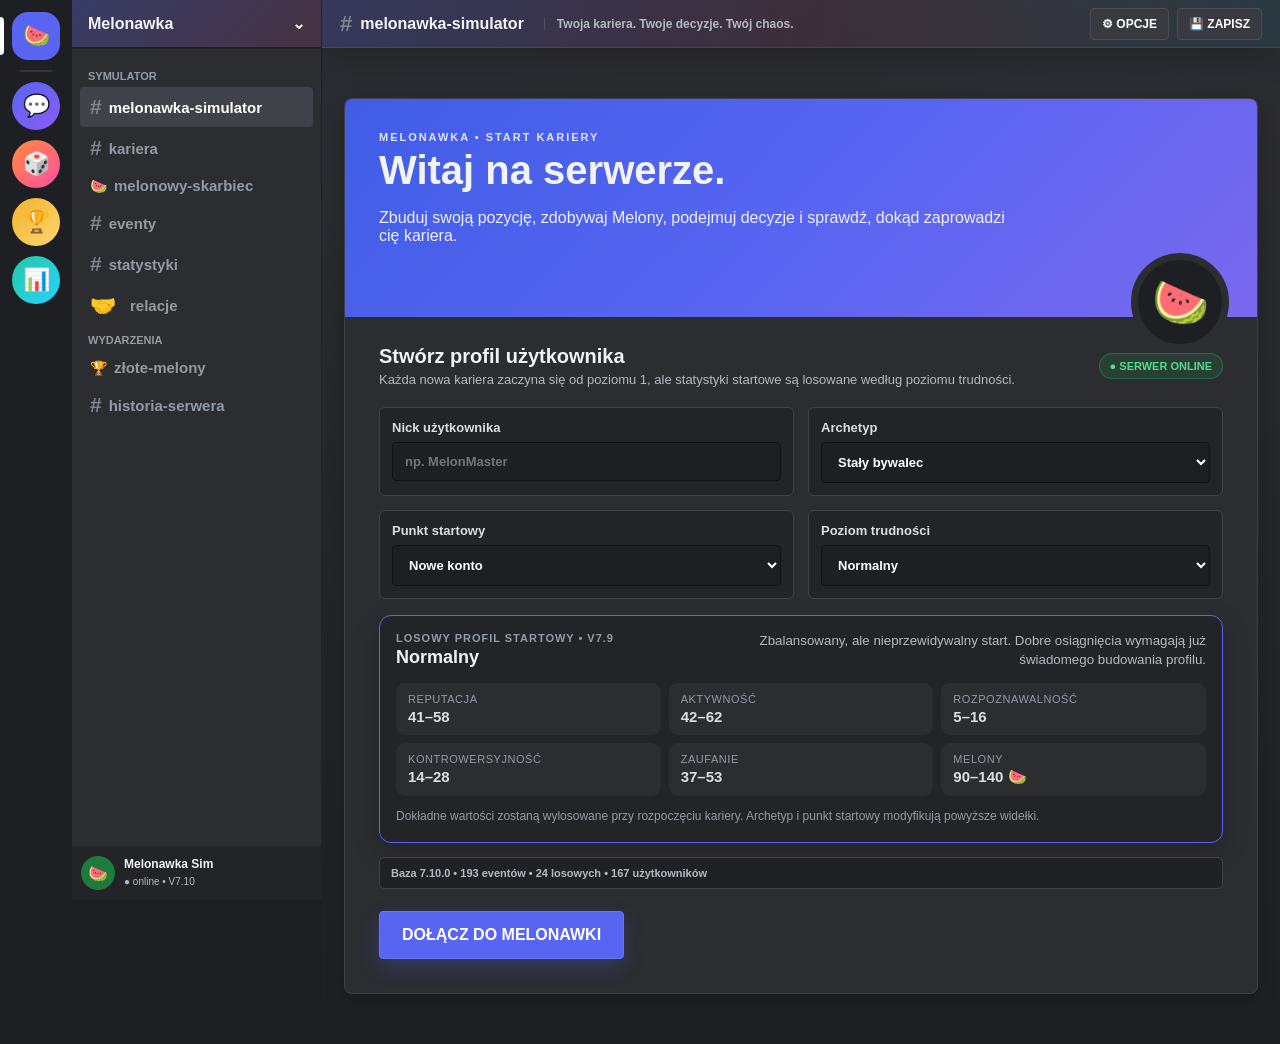
==== index.html @ 7c9de487 "V7.10: włącz nowe systemy i kolorystykę" ====
<!doctype html>
<html lang="pl">
<head>
<meta charset="utf-8"><meta name="viewport" content="width=device-width,initial-scale=1">
<meta name="theme-color" content="#313338">
<title>Melonawka Użytkownik Simulator</title>
<link rel="canonical" href="https://melonawkasimulator.pl/">
<meta property="og:url" content="https://melonawkasimulator.pl/">
<meta property="og:title" content="Melonawka Użytkownik Simulator">
<meta property="og:type" content="website">
<link rel="manifest" href="manifest.json">
<link rel="icon" href="icon.svg" type="image/svg+xml">
<link rel="stylesheet" href="styles-v7.css?v=7.10.0">
<link rel="stylesheet" href="discord-v74.css?v=7.10.0">
<link rel="stylesheet" href="discord-nav-v75.css?v=7.10.0">
<link rel="stylesheet" href="game-options-v77.css?v=7.10.0">
<link rel="stylesheet" href="achievements-v78.css?v=7.10.0">
<link rel="stylesheet" href="start-balance-v79.css?v=7.10.0">
<link rel="stylesheet" href="color-v710.css?v=7.10.0">
</head>
<body>
<div class="discord-shell">
  <nav class="server-rail" aria-label="Serwery">
    <div class="server-icon active" title="Melonawka">🍉</div>
    <div class="server-divider"></div>
    <div class="server-icon" title="Społeczność">💬</div>
    <div class="server-icon" title="Eventy">🎲</div>
    <div class="server-icon" title="Złote Melony">🏆</div>
    <div class="server-icon" title="Statystyki">📊</div>
  </nav>

  <aside class="channel-sidebar">
    <div class="server-title"><span>Melonawka</span><span>⌄</span></div>
    <div class="channels">
      <div class="channel-group">Symulator</div>
      <div class="channel active">melonawka-simulator</div>
      <div class="channel">kariera</div>
      <div class="channel wallet">melonowy-skarbiec</div>
      <div class="channel">eventy</div>
      <div class="channel">statystyki</div>
      <div class="channel-group">Wydarzenia</div>
      <div class="channel special">złote-melony</div>
      <div class="channel">historia-serwera</div>
    </div>
    <div class="discord-userbar"><div class="mini-avatar">🍉</div><div class="mini-user"><strong>Melonawka Sim</strong><span>● online • V7.10</span></div></div>
  </aside>

  <main class="discord-main">
    <header class="discord-topbar">
      <div class="channel-title"><span class="hash">#</span><span>melonawka-simulator</span><span class="channel-desc">Twoja kariera. Twoje decyzje. Twój chaos.</span></div>
      <div class="discord-actions"><button class="btn small" id="optionsBtn">⚙ OPCJE</button><button class="btn small" id="saveBtn">💾 ZAPISZ</button></div>
    </header>

    <div class="app">
      <section id="startScreen" class="start panel">
        <div class="discord-hero"><div class="eyebrow">MELONAWKA • START KARIERY</div><h2>Witaj na serwerze.</h2><p>Zbuduj swoją pozycję, zdobywaj Melony, podejmuj decyzje i sprawdź, dokąd zaprowadzi cię kariera.</p></div>
        <div class="start-inner">
          <div class="welcome-row"><div><h3>Stwórz profil użytkownika</h3><p>Każda nowa kariera zaczyna się od poziomu 1, ale statystyki startowe są losowane według poziomu trudności.</p></div><div class="online-pill">● SERWER ONLINE</div></div>
          <div class="form-grid">
            <label>Nick użytkownika<input id="nicknameInput" maxlength="28" placeholder="np. MelonMaster"></label>
            <label>Archetyp<select id="archetypeInput"><option value="lurker">Cichy obserwator</option><option value="regular" selected>Stały bywalec</option><option value="memer">Memiarz</option><option value="debater">Dyskutant</option><option value="helper">Pomocny użytkownik</option></select></label>
            <label>Punkt startowy<select id="startPointInput"><option value="fresh" selected>Nowe konto</option><option value="known">Znajomy ekipy (bonus społeczny)</option><option value="veteran">Powrót po przerwie (bonus społeczny)</option></select></label>
            <label>Poziom trudności<select id="difficultyInput"><option value="easy">Luźny</option><option value="normal" selected>Normalny</option><option value="hard">Melonawka Hardcore</option></select></label>
          </div>
          <div class="db-status" id="dbStatusStart">Ładowanie bazy eventów…</div>
          <button class="btn primary big" id="startBtn" disabled>DOŁĄCZ DO MELONAWKI</button>
        </div>
      </section>

      <section id="gameScreen" class="hidden">
      <div class="grid">
        <aside class="col">
          <div class="panel profile"><div class="avatar">🍉</div><h2 id="profileNick">Użytkownik</h2><div class="role" id="profileRole">NOWICJUSZ</div>
            <div class="numbers"><div><span>LVL</span><strong id="levelValue">1</strong></div><div><span>STAŻ</span><strong id="tenureValue">0 tyg.</strong></div><div><span>PUNKTY</span><strong id="scoreValue">0</strong></div></div>
            <div class="level-progress-wrap"><div class="level-progress-head"><span>POSTĘP POZIOMU</span><b id="levelProgressText">0 / 250 XP do poziomu 2</b></div><div class="level-progress"><div id="levelProgressFill"></div></div></div>
            <div class="mini"><div><span>Status</span><b id="statusValue">Aktywny</b></div><div><span>Melony</span><b id="moneyValue">100</b></div><div><span>Seria</span><b id="streakValue">0</b></div></div>
          </div>
          <div class="panel stats"><h3>PARAMETRY UŻYTKOWNIKA</h3><div id="statsBars" class="bars"></div></div>
        </aside>

        <main class="col">
          <div class="panel turn"><div><div class="eyebrow">OKRES • ROK <span id="calendarYearValue">2026</span></div><h2 id="turnTitle">TYDZIEŃ 1</h2><p id="turnSubtitle">Pierwszy tydzień na Melonawce</p></div><button class="btn primary" id="nextEventBtn">LOSUJ EVENT</button></div>
          <div class="panel event" id="eventCard"><div class="category" id="eventCategory">START</div><h2 id="eventTitle">Wszystko przed tobą.</h2><p id="eventDescription">Kliknij „Losuj event”, aby rozpocząć historię użytkownika.</p><div id="choiceGrid" class="choices" style="grid-template-columns:repeat(2,minmax(0,1fr))"></div><div id="eventResult" class="result hidden"></div></div>
          <div class="panel history"><div class="section-head"><div><div class="eyebrow">HISTORIA</div><h3>Twoja Melonawka</h3></div><button class="btn small" id="clearHistoryBtn">WYCZYŚĆ</button></div><div id="historyList" class="history-list"></div></div>
        </main>

        <aside class="col side">
          <div class="panel summary"><div class="eyebrow">BILANS KARIERY</div><div class="summary-grid"><div><span>Eventy</span><strong id="eventsCount">0</strong></div><div><span>Pozytywne</span><strong id="goodChoices">0</strong></div><div><span>Negatywne</span><strong id="badChoices">0</strong></div><div><span>Zdarzenia losowe</span><strong id="autoEventsCount">0</strong></div><div><span>Najwyższy LVL</span><strong id="bestLevel">1</strong></div></div></div>
          <div class="panel milestones"><h3>OSIĄGNIĘCIA</h3><div id="milestonesList" class="milestones-list"></div></div>
          <div class="panel career-goals"><h3>MOŻLIWE ZAKOŃCZENIA</h3><div class="goal moderator"><b>🛡️ ZOSTAJESZ MODERATOREM</b><span>LVL 10+, reputacja 75+, zaufanie 80+, kontrowersyjność maks. 35 i co najmniej 26 tygodni.</span></div><div class="goal ban"><b>🔨 DOSTAJESZ BANA</b><span>Reputacja lub zaufanie spada do 3 albo kontrowersyjność dobija do 98.</span></div></div>
          <div class="panel golden-melons-card"><div class="eyebrow">COROCZNA GALA</div><h3>🏆 ZŁOTE MELONY</h3><div class="gala-year">Edycja <strong id="goldenMelonsYear">2026</strong></div><p id="goldenMelonsStatus">Gala uruchomi się automatycznie w 52. tygodniu.</p><button class="btn wide gold" id="goldenMelonsBtn">PODGLĄD GALI</button></div>
          <div class="panel quick"><h3>SZYBKIE AKCJE</h3><div class="db-status" id="dbStatusGame">Ładowanie bazy eventów…</div><button class="btn wide" id="exportSaveBtn">⬇ EKSPORTUJ ZAPIS</button><label class="btn wide filebtn">⬆ IMPORTUJ ZAPIS<input type="file" id="importSaveInput" accept=".json"></label><button class="btn wide danger" id="newCareerBtn">↻ NOWA KARIERA</button></div>
        </aside>
      </div>
      </section>
    </div>
  </main>
</div>

<div id="optionsModal" class="modal hidden"><div class="modal-window"><div class="modal-head"><div><div class="eyebrow">USTAWIENIA</div><h2>Opcje i zapis</h2></div><button class="close" data-close="optionsModal">×</button></div><div id="v77OptionsMount"></div></div></div>

<div id="goldenMelonsModal" class="modal hidden"><div class="modal-window gala-window"><div class="modal-head"><div><div class="eyebrow">GALA OD 2026 ROKU</div><h2>🏆 Złote Melony <span id="galaModalYear">2026</span></h2></div><button class="close" data-close="goldenMelonsModal">×</button></div><div class="gala-layout">
  <section><h3>UŻYTKOWNICY SERWERA</h3><p class="gala-help">Lista jest wczytywana automatycznie z pliku <code>data/users.txt</code>. Jeden nick = jedna linia. Nie można jej edytować z poziomu symulatora.</p><div id="galaUsersList" class="gala-users-list"></div></section>
  <section><h3>KATEGORIE ZŁOTYCH MELONÓW</h3><div id="galaResults" class="gala-results"><div class="hint">W 52. tygodniu gala uruchomi się automatycznie i rozstrzygnie wszystkie kategorie.</div></div><p class="gala-once-note">Każda kategoria otrzymuje 3 nominowanych i jednego zwycięzcę. Aktywność i poziom kariery zwiększają szansę aktywnego gracza, jeśli jego nick znajduje się w <code>users.txt</code>.</p></section>
</div></div></div>

<div id="endingModal" class="modal hidden"><div class="modal-window ending-window"><div class="ending-icon" id="endingIcon">🏁</div><div class="eyebrow">KONIEC KARIERY</div><h2 id="endingTitle">KARIERA ZAKOŃCZONA</h2><p id="endingText"></p><button class="btn primary big" id="endingNewCareerBtn">ROZPOCZNIJ NOWĄ KARIERĘ OD POZIOMU 1</button></div></div>
<div id="toast" class="toast hidden"></div>
<script src="game-options-v77.js?v=7.10.0"></script>
<script src="app-v73.js?v=7.10.0"></script>
<script src="melon-economy-v74.js?v=7.10.0"></script>
<script src="discord-nav-v75.js?v=7.10.0"></script>
<script src="users-live-v751.js?v=7.10.0"></script>
<script src="achievements-v79.js?v=7.10.0"></script>
<script src="start-balance-v79.js?v=7.10.0"></script>
<script src="v710-systems.js?v=7.10.0"></script>
</body></html>
---- styles-v7.css ----
:root{--bg:#0d0b10;--panel:#17131b;--panel2:#201822;--text:#f7f2f7;--muted:#ad9fad;--accent:#ff5a8a;--green:#76e06d;--danger:#d95362;--line:#3a2c3d;--shadow:0 18px 45px rgba(0,0,0,.35)}
*{box-sizing:border-box}html,body{margin:0;min-height:100%;background:radial-gradient(circle at 20% 10%,rgba(255,90,138,.14),transparent 32%),radial-gradient(circle at 85% 20%,rgba(118,224,109,.12),transparent 28%),linear-gradient(180deg,#0a080d,#100c12 45%,#09070b);color:var(--text);font-family:Segoe UI,Arial,sans-serif}
button,input,select,textarea{font:inherit}.hidden{display:none!important}.app{max-width:1720px;margin:auto;padding:18px}.topbar{display:flex;justify-content:space-between;align-items:center;gap:20px;padding:15px 18px;border:1px solid #4b3344;background:rgba(20,14,21,.9);box-shadow:var(--shadow);position:sticky;top:8px;z-index:10;backdrop-filter:blur(12px)}.brand{display:flex;align-items:center;gap:14px}.brand-logo{width:50px;height:50px;border-radius:14px;display:grid;place-items:center;background:#161016;border:1px solid #5c4052;font-size:29px}.brand h1{font-size:23px;margin:0}.subtitle{font-size:12px;color:var(--muted);margin-top:3px}.actions{display:flex;gap:8px;flex-wrap:wrap}
.panel{background:linear-gradient(180deg,rgba(29,22,31,.96),rgba(18,14,20,.96));border:1px solid var(--line);box-shadow:var(--shadow)}.btn{border:1px solid #5a4354;background:linear-gradient(180deg,#2a202c,#1a151c);color:#fff;padding:10px 14px;font-weight:800;cursor:pointer}.btn:hover{filter:brightness(1.13);border-color:#8c617b}.btn.primary{background:linear-gradient(135deg,#f34f82,#bd315f);border-color:#ff76a1}.btn.green{background:linear-gradient(135deg,#348d56,#246841);border-color:#63dc8b}.btn.danger{background:linear-gradient(135deg,#9b263a,#6f1b29);border-color:#c54a5e}.btn.small{padding:8px 11px;font-size:12px}.btn.wide{width:100%;margin-top:8px}.btn.big{padding:14px 22px;margin-top:22px}
.start{max-width:900px;margin:60px auto;padding:34px}.eyebrow{font-size:11px;color:var(--accent);font-weight:900;letter-spacing:.18em}.start h2{font-size:38px;margin:5px 0 8px}.lead{color:#c6bac7}.form-grid{display:grid;grid-template-columns:repeat(2,minmax(0,1fr));gap:14px;margin-top:20px}.form-grid.two{grid-template-columns:repeat(2,minmax(0,1fr))}.span2{grid-column:span 2}label{display:flex;flex-direction:column;gap:7px;color:#d8ccd9;font-size:13px;font-weight:700}input,select,textarea{width:100%;border:1px solid #4a394b;background:#0f0c11;color:#fff;padding:11px 12px;outline:none}input:focus,select:focus,textarea:focus{border-color:var(--accent);box-shadow:0 0 0 3px rgba(255,90,138,.12)}textarea{resize:vertical}
.grid{display:grid;grid-template-columns:300px minmax(560px,1fr) 310px;gap:14px;margin-top:14px}.col{display:flex;flex-direction:column;gap:14px}.profile{padding:22px;text-align:center}.avatar{width:92px;height:92px;border-radius:50%;display:grid;place-items:center;margin:0 auto 12px;background:#101713;border:3px solid #4aa75b;font-size:46px}.profile h2{margin:0;font-size:25px}.role{display:inline-block;margin-top:7px;padding:5px 9px;border:1px solid #6a4b62;color:#ff8bb0;font-size:11px;font-weight:900}.numbers{display:grid;grid-template-columns:repeat(3,1fr);gap:8px;margin:20px 0 16px}.numbers div{background:#100d12;border:1px solid #352a38;padding:11px 4px}.numbers span{display:block;color:#8f7f90;font-size:9px;font-weight:900}.numbers strong{font-size:20px}.mini{display:grid;gap:7px;text-align:left}.mini div{display:flex;justify-content:space-between;border-bottom:1px solid #342a36;padding:6px 2px}.mini span{color:#99899a;font-size:12px}.mini b{font-size:12px}
.stats,.summary,.milestones,.quick,.history{padding:16px}.stats h3,.milestones h3,.quick h3{font-size:13px;margin:0 0 13px}.bars{display:flex;flex-direction:column;gap:12px}.barhead{display:flex;justify-content:space-between;font-size:12px;margin-bottom:5px}.barhead span{color:#a99aaa}.bar{height:8px;background:#0a080b;border:1px solid #2c232d;overflow:hidden}.bar div{height:100%;background:linear-gradient(90deg,#ff527f,#ff9b69);transition:width .35s}.greenbar .bar div{background:linear-gradient(90deg,#3da85c,#86e368)}.bluebar .bar div{background:linear-gradient(90deg,#577bd9,#72c4e8)}
.turn{display:flex;justify-content:space-between;align-items:center;padding:18px 20px}.turn h2{margin:4px 0 3px;font-size:26px}.turn p{margin:0;color:var(--muted);font-size:13px}.event{padding:28px;min-height:300px;position:relative;overflow:hidden}.category{display:inline-block;padding:5px 8px;background:#301926;border:1px solid #69354e;color:#ff8caf;font-size:10px;font-weight:900}.event h2{font-size:30px;margin:18px 0 10px}.event>p{color:#c9beca;line-height:1.6}.choices{display:grid;grid-template-columns:repeat(3,minmax(0,1fr));gap:12px;margin-top:24px}.choice{padding:18px;text-align:left;background:#100d12;border:1px solid #4e394b;color:#fff;cursor:pointer}.choice:hover{border-color:#ff668f;background:#21141d}.choice strong{display:block;color:#ff739c;margin-bottom:6px}.choice span{color:#b7abb8;font-size:12px}.result{white-space:pre-line;margin-top:22px;padding:15px;background:#101710;border:1px solid #355538;color:#c9edcd}
.section-head{display:flex;justify-content:space-between;align-items:center}.history-list{margin-top:13px;display:flex;flex-direction:column;gap:7px;max-height:390px;overflow:auto}.entry{display:grid;grid-template-columns:80px 1fr auto;gap:10px;padding:10px;background:#100d12;border-left:3px solid #554052}.entry.good{border-left-color:#4bad67}.entry.bad{border-left-color:#c94a61}.when{color:#8f8190;font-size:11px}.entry strong{font-size:12px}.detail{color:#a99eaa;font-size:11px;margin-top:3px}.delta{font-size:11px;font-weight:900}.delta.good{color:#69e083}.delta.bad{color:#ff7089}
.summary-grid{display:grid;grid-template-columns:1fr 1fr;gap:7px;margin-top:11px}.summary-grid div{padding:12px 8px;background:#100d12;border:1px solid #352a38}.summary-grid span{font-size:9px;color:#8d7f8e;display:block;text-transform:uppercase}.summary-grid strong{font-size:20px}.milestones-list{display:flex;flex-direction:column;gap:8px}.mile{display:flex;gap:9px;align-items:center;padding:9px;background:#100d12;border:1px solid #322835;font-size:11px;color:#9b8e9d}.mile.done{color:#e9f4ea;border-color:#36553c}.dot{width:10px;height:10px;border-radius:50%;background:#3e3340}.mile.done .dot{background:#64dc7a}
.modal{position:fixed;inset:0;background:rgba(4,3,5,.78);z-index:100;display:grid;place-items:center;padding:24px;backdrop-filter:blur(8px)}.modal-window{width:min(740px,96vw);max-height:92vh;overflow:auto;background:#151117;border:1px solid #5d4459;padding:18px;box-shadow:0 30px 80px rgba(0,0,0,.6)}.modal-window.large{width:min(1380px,98vw)}.modal-head{display:flex;justify-content:space-between;align-items:start;border-bottom:1px solid #392d3b;padding-bottom:13px;margin-bottom:15px}.modal-head h2{margin:3px 0}.close{width:38px;height:38px;border:1px solid #553d50;background:#211821;color:#fff;font-size:24px;cursor:pointer}.editor-layout{display:grid;grid-template-columns:380px 1fr;gap:16px}.list-pane{border-right:1px solid #3b2e3c;padding-right:14px}.toolbar{display:flex;gap:7px;flex-wrap:wrap;margin-bottom:12px}.event-list{display:flex;flex-direction:column;gap:6px;max-height:690px;overflow:auto}.event-item{padding:10px;border:1px solid #352a38;background:#0f0c11;cursor:pointer}.event-item.active,.event-item:hover{border-color:#d44d79;background:#1d1119}.event-item small{color:#857887}.editor h3{font-size:12px;color:#ff83a8;margin:18px 0 9px;border-bottom:1px solid #3a2d3b;padding-bottom:6px}.editor-buttons{display:flex;gap:8px;justify-content:flex-end;align-items:center;margin-top:14px}.switch{display:flex;flex-direction:row;align-items:center;margin-right:auto}.switch input{width:auto}.hint{margin-top:12px;padding:10px;background:#0c0a0e;color:#998d9a;font-size:11px;line-height:1.5}.filebtn{position:relative;overflow:hidden;display:inline-flex}.filebtn input{position:absolute;inset:0;opacity:0;cursor:pointer}.slots{display:grid;grid-template-columns:1fr 1fr;gap:8px}.option{padding:10px 0 17px;border-bottom:1px solid #392c3a}.toast{position:fixed;right:22px;bottom:22px;background:#1f1620;border:1px solid #684a62;padding:13px 16px;z-index:200}
@media(max-width:1150px){.grid{grid-template-columns:250px 1fr}.side{grid-column:1/-1;display:grid;grid-template-columns:repeat(3,1fr)}}@media(max-width:800px){.app{padding:8px}.topbar{position:static;align-items:flex-start}.grid{grid-template-columns:1fr}.side{display:flex}.form-grid,.form-grid.two,.choices,.editor-layout{grid-template-columns:1fr}.span2{grid-column:auto}.list-pane{border-right:0}.entry{grid-template-columns:55px 1fr}}

.level-progress-wrap{margin:0 0 16px;text-align:left}.level-progress-head{display:flex;justify-content:space-between;gap:8px;margin-bottom:6px;font-size:10px;color:#a99aaa}.level-progress-head b{color:#fff;font-size:10px}.level-progress{height:11px;background:#09070b;border:1px solid #403142;overflow:hidden}.level-progress>div{height:100%;width:0;background:linear-gradient(90deg,#ff4f82,#f2c14e);transition:width .35s ease;box-shadow:0 0 12px rgba(255,90,138,.35)}
.entry.neutral{border-left-color:#8b8190}.delta.neutral{color:#c9beca}.ending-window{text-align:center;max-width:680px;padding:38px}.ending-icon{font-size:70px;margin-bottom:12px}.ending-window h2{font-size:34px;margin:8px 0 12px}.ending-window p{color:#c9beca;line-height:1.7;font-size:15px}.choice{min-height:105px}

.career-goals{padding:16px}.career-goals h3{font-size:13px;margin:0 0 12px}.goal{padding:10px;margin-top:8px;background:#100d12;border:1px solid #352a38;display:flex;flex-direction:column;gap:5px}.goal b{font-size:11px}.goal span{font-size:10px;color:#a99aaa;line-height:1.45}.goal.moderator{border-left:3px solid #62d77a}.goal.ban{border-left:3px solid #d95362}

.db-status{margin-top:14px;padding:9px 11px;border:1px solid #36553c;background:#101710;color:#aee8ba;font-size:11px;font-weight:700}.db-status.db-error{border-color:#733444;background:#1b0f13;color:#ff9fb1}.btn:disabled{opacity:.45;cursor:not-allowed;filter:none}

.gold{background:linear-gradient(135deg,#b77816,#e9b93d);border-color:#ffd36c;color:#17100a}.gold:hover{border-color:#ffe49a}.golden-melons-card{padding:16px;border-color:#6a5327;background:linear-gradient(180deg,rgba(39,29,15,.98),rgba(20,16,13,.98))}.golden-melons-card h3{margin:4px 0 8px;color:#f4c95d}.gala-year{font-size:12px;color:#d9c08b}.golden-melons-card p{font-size:11px;color:#aa9c82;line-height:1.5}.gala-window{width:min(1040px,96vw)}.gala-layout{display:grid;grid-template-columns:1fr 1.15fr;gap:18px}.gala-layout section{background:#100d12;border:1px solid #3c303d;padding:15px}.gala-layout h3{margin:0 0 9px;font-size:13px;color:#f4c95d}.gala-help,.gala-once-note{font-size:11px;color:#9f939f;line-height:1.5}.gala-add-row{display:grid;grid-template-columns:1fr auto;gap:8px;margin:12px 0}.gala-users-list{display:flex;flex-direction:column;gap:7px;max-height:360px;overflow:auto}.gala-user{display:flex;justify-content:space-between;align-items:center;gap:8px;padding:9px 10px;background:#0b090d;border:1px solid #332936}.gala-user.player{border-left:3px solid #76e06d}.gala-user span{font-size:12px;font-weight:700}.gala-user small{color:#8e828f}.gala-user button{padding:5px 8px;font-size:10px}.gala-results{min-height:230px;display:flex;flex-direction:column;gap:7px;margin:12px 0}.gala-result-row{display:grid;grid-template-columns:42px 1fr auto;gap:10px;align-items:center;padding:10px;background:#0d0b0f;border:1px solid #352b36}.gala-result-row.winner{border-color:#d4a935;background:#211a0c}.gala-place{font-weight:900;color:#f4c95d}.gala-result-row strong{font-size:13px}.gala-result-row b{font-size:12px;color:#e5cf91}.auto-event-badge{display:inline-block;margin-left:8px;padding:3px 7px;border:1px solid #4978a0;background:#10202d;color:#91c9ef;font-size:9px;font-weight:900;letter-spacing:.08em}.event.auto-event{border-color:#355d78}.event.auto-event .category{background:#10202d;border-color:#365e7a;color:#91c9ef}.entry.automatic{border-left-color:#5fa6d6}.delta.automatic{color:#9ed5f7}
@media(max-width:800px){.gala-layout{grid-template-columns:1fr}.gala-add-row{grid-template-columns:1fr}}
---- discord-v74.css ----
:root{--discord-bg:#313338;--discord-sidebar:#2b2d31;--discord-rail:#1e1f22;--discord-panel:#232428;--discord-panel2:#2b2d31;--discord-line:#3f4147;--discord-text:#f2f3f5;--discord-muted:#b5bac1;--discord-blurple:#5865f2;--discord-green:#23a559;--melon:#f0b132;--melon-dark:#b7791f}
html,body{background:var(--discord-bg)!important;color:var(--discord-text)!important}
body{overflow-x:hidden}
.discord-shell{min-height:100vh;display:grid;grid-template-columns:72px 250px minmax(0,1fr);background:var(--discord-bg)}
.server-rail{background:var(--discord-rail);padding:12px 0;display:flex;flex-direction:column;align-items:center;gap:10px;position:sticky;top:0;height:100vh;z-index:30}
.server-icon{width:48px;height:48px;border-radius:50%;display:grid;place-items:center;background:#313338;color:#dbdee1;font-size:22px;font-weight:800;border:0;transition:.18s;position:relative}
.server-icon:hover,.server-icon.active{border-radius:16px;background:var(--discord-blurple);color:white}
.server-icon.active:before{content:"";position:absolute;left:-12px;width:4px;height:38px;border-radius:0 4px 4px 0;background:#fff}
.server-divider{width:32px;height:2px;background:#35363c;border-radius:2px}
.channel-sidebar{background:var(--discord-sidebar);height:100vh;position:sticky;top:0;display:flex;flex-direction:column;border-right:1px solid #202225;z-index:20}
.server-title{height:48px;padding:0 16px;display:flex;align-items:center;justify-content:space-between;font-weight:800;border-bottom:1px solid #1f2023;box-shadow:0 1px 0 rgba(0,0,0,.2)}
.channels{padding:14px 8px;flex:1;overflow:auto}
.channel-group{font-size:11px;color:#949ba4;font-weight:800;padding:8px 8px 4px;text-transform:uppercase}
.channel{display:flex;align-items:center;gap:7px;padding:8px 10px;border-radius:4px;color:#949ba4;font-size:15px;font-weight:600;margin:1px 0}.channel:before{content:'#';font-size:21px;color:#80848e}.channel.active{background:#404249;color:#fff}.channel:hover{background:#35373c;color:#dbdee1}.channel.special:before{content:'🏆';font-size:14px}.channel.wallet:before{content:'🍉';font-size:14px}
.discord-userbar{height:54px;background:#232428;display:flex;align-items:center;gap:9px;padding:7px 9px}.mini-avatar{width:34px;height:34px;border-radius:50%;display:grid;place-items:center;background:#1f7a3d}.mini-user{min-width:0}.mini-user strong{display:block;font-size:12px}.mini-user span{font-size:10px;color:#b5bac1}
.discord-main{min-width:0;display:flex;flex-direction:column}.discord-topbar{height:48px;display:flex;align-items:center;justify-content:space-between;padding:0 18px;background:#313338;border-bottom:1px solid #25262a;box-shadow:0 1px 3px rgba(0,0,0,.25);position:sticky;top:0;z-index:15}.channel-title{display:flex;align-items:center;gap:8px;font-weight:800}.channel-title .hash{color:#80848e;font-size:22px}.channel-desc{font-size:12px;color:#b5bac1;margin-left:12px;padding-left:12px;border-left:1px solid #4e5058}.discord-actions{display:flex;gap:8px}.discord-actions .btn{background:#383a40;border-color:#4a4d55;border-radius:4px}.discord-actions .btn:hover{background:#4e5058}
.discord-main .app{max-width:none!important;margin:0!important;padding:22px!important;width:100%}.panel{border-radius:8px!important;background:var(--discord-panel)!important;border:1px solid var(--discord-line)!important;box-shadow:0 6px 20px rgba(0,0,0,.18)!important}.start{max-width:980px!important;margin:28px auto!important;padding:0!important;overflow:hidden;background:#2b2d31!important}.discord-hero{background:linear-gradient(135deg,#405de6 0%,#5865f2 52%,#7b68ee 100%);padding:32px 34px 56px;position:relative}.discord-hero:after{content:'🍉';position:absolute;right:28px;bottom:-34px;width:84px;height:84px;border-radius:50%;display:grid;place-items:center;background:#1e1f22;border:7px solid #2b2d31;font-size:46px}.discord-hero .eyebrow{color:#dfe2ff}.discord-hero h2{font-size:40px;margin:5px 0 8px}.discord-hero p{max-width:650px;color:#eef0ff}.start-inner{padding:28px 34px 34px}.welcome-row{display:flex;align-items:center;justify-content:space-between;gap:16px;margin-bottom:18px}.welcome-row h3{margin:0;font-size:20px}.welcome-row p{margin:4px 0 0;color:#b5bac1;font-size:13px}.online-pill{padding:6px 10px;border-radius:999px;background:rgba(35,165,89,.15);color:#55d98b;border:1px solid rgba(35,165,89,.45);font-size:11px;font-weight:800}.form-grid label{background:#232428;border:1px solid #404249;padding:12px;border-radius:6px;color:#dbdee1}.form-grid input,.form-grid select{background:#1e1f22!important;border:1px solid #111214!important;border-radius:4px!important}.btn{border-radius:4px!important}.btn.primary{background:var(--discord-blurple)!important;border-color:#6975f5!important}.btn.primary:hover{background:#4752c4!important}.btn.green{background:var(--discord-green)!important}.db-status{border-radius:5px!important;background:#1f2225!important;border-color:#3f4147!important;color:#b5bac1!important}.grid{gap:16px!important}.profile{background:linear-gradient(180deg,#2b2d31,#232428)!important}.avatar{background:#1f7a3d!important;border-color:#23a559!important}.role{border-radius:4px!important;background:rgba(88,101,242,.15);border-color:#5865f2!important;color:#c7ccff!important}.numbers div,.summary-grid div,.goal,.mile,.entry{border-radius:5px;background:#1e1f22!important;border-color:#3f4147!important}.bar{background:#111214!important;border-color:#111214!important;border-radius:4px}.event{background:#2b2d31!important}.category{border-radius:4px!important;background:rgba(88,101,242,.15)!important;border-color:#5865f2!important;color:#c7ccff!important}.choice{border-radius:7px!important;background:#232428!important;border-color:#4e5058!important}.choice:hover{background:#2f3136!important;border-color:#747fef!important;transform:translateY(-1px)}.choice strong{color:#fff!important}.choice span{color:#b5bac1!important}.result{border-radius:6px!important;background:#1f2a23!important;border-color:#2f7f4f!important}.golden-melons-card{background:linear-gradient(180deg,#322913,#282116)!important;border-color:#665522!important}.golden-melons-card h3{color:#f0b132!important}.gold{background:linear-gradient(135deg,#f0b132,#c98a22)!important;border-color:#f6c65a!important;color:#201708!important}.modal{background:rgba(0,0,0,.72)!important}.modal-window{border-radius:10px!important;background:#2b2d31!important;border-color:#4e5058!important}.toast,.melon-economy-toast{border-radius:6px;background:#111214!important;border:1px solid #4e5058!important;color:#f2f3f5!important}
.melon-boost-panel{margin-top:18px;padding:14px;border:1px solid #5d5225;border-radius:8px;background:linear-gradient(135deg,rgba(240,177,50,.10),rgba(35,36,40,.96));box-shadow:inset 0 0 0 1px rgba(255,255,255,.02)}.melon-boost-copy{display:flex;align-items:center;justify-content:space-between;gap:12px;margin-bottom:12px}.melon-boost-copy strong{display:block;font-size:14px}.melon-boost-kicker{display:block;font-size:10px;color:#f0b132;font-weight:900;letter-spacing:.12em;margin-bottom:4px}.melon-wallet{padding:7px 10px;background:#1e1f22;border:1px solid #4d4527;border-radius:5px;color:#d8d3c2;font-size:12px}.melon-wallet b{color:#f0b132;font-size:15px}.melon-boost-options{display:grid;grid-template-columns:repeat(4,minmax(0,1fr));gap:8px}.melon-boost-btn{padding:10px;border-radius:5px;border:1px solid #4e5058;background:#1e1f22;color:#dbdee1;cursor:pointer;text-align:left}.melon-boost-btn strong,.melon-boost-btn span{display:block}.melon-boost-btn strong{font-size:12px}.melon-boost-btn span{font-size:10px;color:#f0b132;margin-top:4px}.melon-boost-btn.active{border-color:#f0b132;background:#3a311d;box-shadow:0 0 0 1px rgba(240,177,50,.25)}.melon-boost-btn:disabled{opacity:.35;cursor:not-allowed}.melon-boost-note{font-size:10px;color:#949ba4;margin-top:8px}.melon-odds-preview{margin-top:10px;padding:8px;border-radius:4px;background:rgba(240,177,50,.08);border:1px solid rgba(240,177,50,.25);font-size:11px;color:#d7d3c7}.melon-odds-preview b{color:#f0b132}.melon-odds-preview small{color:#949ba4}.melon-economy-toast{position:fixed;right:24px;bottom:24px;padding:12px 15px;z-index:999;opacity:0;transform:translateY(10px);pointer-events:none;transition:.2s}.melon-economy-toast.show{opacity:1;transform:translateY(0)}
@media(max-width:1250px){.discord-shell{grid-template-columns:64px 210px minmax(0,1fr)}.channel-sidebar{font-size:13px}.discord-main .app{padding:14px!important}.melon-boost-options{grid-template-columns:repeat(2,1fr)}}
@media(max-width:900px){.discord-shell{grid-template-columns:56px minmax(0,1fr)}.channel-sidebar{display:none}.server-rail{width:56px}.server-icon{width:42px;height:42px}.discord-topbar{padding:0 10px}.channel-desc{display:none}.discord-main .app{padding:8px!important}.discord-hero{padding:24px 22px 52px}.start-inner{padding:22px}.melon-boost-copy{align-items:flex-start;flex-direction:column}.melon-boost-options{grid-template-columns:1fr 1fr}}
@media(max-width:560px){.discord-shell{display:block}.server-rail{display:none}.discord-topbar{position:static}.discord-actions .btn{padding:7px 8px}.start{margin:8px auto!important}.discord-hero h2{font-size:30px}.welcome-row{align-items:flex-start;flex-direction:column}.melon-boost-options{grid-template-columns:1fr}}
---- discord-nav-v75.css ----
.nav-clickable{cursor:pointer;user-select:none;transition:background .16s ease,color .16s ease,transform .16s ease,border-radius .16s ease}.nav-clickable:focus-visible{outline:2px solid #5865f2;outline-offset:2px}.server-icon.nav-clickable:hover{background:#5865f2;color:#fff;border-radius:16px;transform:translateY(-1px)}.channel.nav-clickable:hover{background:#35373c;color:#f2f3f5}.channel.wallet.nav-clickable:hover{background:rgba(35,165,90,.13);color:#7ee2a8}.channel.special.nav-clickable:hover{background:rgba(240,178,50,.12);color:#ffd978}.career-hub{position:fixed;inset:0;z-index:1200;display:flex;align-items:center;justify-content:center;padding:28px}.career-hub.hidden{display:none}.career-hub-backdrop{position:absolute;inset:0;background:rgba(0,0,0,.72);backdrop-filter:blur(5px)}.career-hub-window{position:relative;width:min(980px,95vw);max-height:88vh;overflow:hidden;border:1px solid #3f4147;background:#313338;border-radius:18px;box-shadow:0 28px 80px rgba(0,0,0,.55);color:#dbdee1}.career-hub-head{display:flex;align-items:center;justify-content:space-between;padding:20px 24px;border-bottom:1px solid #3f4147;background:#2b2d31}.career-hub-head h2{margin:4px 0 0;color:#f2f3f5;font-size:24px}.career-hub-head .eyebrow{color:#949ba4}.hub-close{width:38px;height:38px;border:0;border-radius:10px;background:#383a40;color:#b5bac1;font-size:28px;cursor:pointer}.hub-close:hover{background:#da373c;color:#fff}.career-hub-body{max-height:calc(88vh - 82px);overflow:auto;padding:24px}.hub-hero{display:flex;align-items:center;gap:16px;padding:18px;border:1px solid #404249;border-radius:14px;background:#2b2d31}.hub-avatar{width:58px;height:58px;border-radius:50%;display:grid;place-items:center;background:#1e1f22;font-size:30px}.hub-hero h3{margin:0 0 4px;color:#f2f3f5;font-size:21px}.hub-hero p{margin:0;color:#b5bac1}.hub-wallet{margin-left:auto;padding:10px 14px;border-radius:12px;background:rgba(35,165,90,.13);border:1px solid rgba(35,165,90,.35);color:#9ee7bc;font-size:18px;font-weight:800}.hub-cards{display:grid;grid-template-columns:repeat(4,minmax(0,1fr));gap:12px;margin-top:16px}.hub-card{padding:15px;border-radius:12px;background:#2b2d31;border:1px solid #404249}.hub-card span{display:block;color:#949ba4;font-size:12px;text-transform:uppercase;font-weight:700}.hub-card b{display:block;margin-top:6px;color:#f2f3f5;font-size:23px}.hub-card.good b{color:#57f287}.hub-card.bad b{color:#ed4245}.hub-section-title{margin:24px 0 10px;color:#f2f3f5;font-size:15px;text-transform:uppercase;letter-spacing:.04em}.career-checks{display:grid;gap:8px}.career-check{display:grid;grid-template-columns:28px 1fr auto;gap:10px;align-items:center;padding:11px 12px;border-radius:10px;background:#2b2d31;border:1px solid #404249;color:#b5bac1}.career-check.done{border-color:rgba(35,165,90,.42);background:rgba(35,165,90,.08)}.career-check.done>span{color:#57f287}.career-check strong{font-size:13px}.career-check b{font-size:12px;color:#f2f3f5}.career-stat-list{display:grid;gap:9px}.career-stat-list>div{display:grid;grid-template-columns:150px 1fr 40px;align-items:center;gap:12px;font-size:13px}.career-stat-list span{color:#b5bac1}.career-stat-list b{text-align:right;color:#f2f3f5}.mini-progress{height:8px;border-radius:99px;background:#1e1f22;overflow:hidden}.mini-progress i{display:block;height:100%;border-radius:99px;background:#5865f2}.shop-wallet{display:flex;align-items:center;justify-content:space-between;gap:20px;padding:18px;border-radius:14px;background:linear-gradient(135deg,#1f5134,#253a31);border:1px solid #39734d}.shop-wallet span{display:block;color:#a9daba;font-size:12px;font-weight:700;text-transform:uppercase}.shop-wallet strong{display:block;margin-top:5px;color:#fff;font-size:27px}.shop-wallet p{max-width:440px;margin:0;color:#bad3c2;font-size:13px}.shop-grid{display:grid;grid-template-columns:repeat(2,minmax(0,1fr));gap:12px;margin-top:16px}.shop-item{display:grid;grid-template-columns:48px 1fr auto;align-items:center;gap:12px;padding:14px;border-radius:13px;background:#2b2d31;border:1px solid #404249}.shop-icon{width:44px;height:44px;border-radius:12px;display:grid;place-items:center;background:#1e1f22;font-size:22px}.shop-info h3{margin:0 0 5px;color:#f2f3f5;font-size:14px}.shop-info p{margin:0;color:#949ba4;font-size:12px}.shop-buy{min-width:84px;border:0;border-radius:9px;background:#248046;color:#fff;padding:8px 10px;cursor:pointer}.shop-buy span,.shop-buy b{display:block}.shop-buy span{font-size:12px}.shop-buy b{margin-top:2px;font-size:10px}.shop-buy:hover:not(:disabled){background:#1a6334}.shop-buy:disabled{background:#3f4147;color:#777d86;cursor:not-allowed}.hub-note,.history-summary{margin-top:16px;padding:11px 13px;border-radius:10px;background:#2b2d31;color:#949ba4;font-size:12px}.category-list{display:grid;grid-template-columns:repeat(2,minmax(0,1fr));gap:8px}.category-list>div{display:flex;justify-content:space-between;padding:10px 12px;border-radius:9px;background:#2b2d31;border:1px solid #404249;color:#b5bac1}.category-list b{color:#f2f3f5}.stats-big{display:grid;grid-template-columns:repeat(4,minmax(0,1fr));gap:12px}.stats-big>div{padding:16px;border-radius:12px;background:#2b2d31;border:1px solid #404249}.stats-big span,.stats-big small{display:block;color:#949ba4}.stats-big strong{display:block;margin:6px 0;color:#f2f3f5;font-size:28px}.hub-history{display:grid;gap:8px}.hub-history-row{display:grid;grid-template-columns:48px 1fr minmax(80px,auto);gap:12px;align-items:center;padding:11px;border-radius:10px;background:#2b2d31;border:1px solid #404249}.hub-week{color:#949ba4;font-size:11px;font-weight:800}.hub-history-row strong{color:#f2f3f5;font-size:13px}.hub-history-row p{margin:3px 0 0;color:#949ba4;font-size:11px}.hub-history-row>b{font-size:11px;color:#b5bac1;text-align:right}.hub-history-row>b.positive{color:#57f287}.hub-history-row>b.negative{color:#ed4245}.hub-empty{text-align:center;padding:40px 15px}.hub-empty-icon{font-size:52px}.hub-empty h3{color:#f2f3f5;margin:12px 0 6px}.hub-empty p{color:#949ba4}.nav-toast{position:fixed;left:50%;bottom:28px;z-index:1500;transform:translate(-50%,18px);opacity:0;padding:11px 16px;border-radius:10px;background:#111214;color:#f2f3f5;box-shadow:0 10px 40px rgba(0,0,0,.45);pointer-events:none;transition:.18s}.nav-toast.show{transform:translate(-50%,0);opacity:1}@media(max-width:800px){.career-hub{padding:12px}.hub-cards,.stats-big,.shop-grid{grid-template-columns:repeat(2,minmax(0,1fr))}.shop-wallet{align-items:flex-start;flex-direction:column}.career-stat-list>div{grid-template-columns:115px 1fr 35px}.hub-history-row{grid-template-columns:38px 1fr}.hub-history-row>b{grid-column:2;text-align:left}}
---- game-options-v77.css ----
.v77-options-window{width:min(980px,94vw);max-height:90vh;overflow:auto}.v77-option-section{padding:18px 0;border-top:1px solid #3f4147}.v77-option-section:first-child{border-top:0}.v77-section-head{display:flex;align-items:center;justify-content:space-between;gap:12px;margin-bottom:14px}.v77-section-head h3{margin:2px 0 0}.v77-kicker{font-size:11px;font-weight:800;letter-spacing:.12em;color:#949ba4}.v77-option-grid{display:grid;grid-template-columns:repeat(2,minmax(0,1fr));gap:10px}.v77-setting{display:flex;align-items:center;justify-content:space-between;gap:14px;padding:13px 14px;border:1px solid #3f4147;border-radius:10px;background:#2b2d31}.v77-setting span{display:flex;flex-direction:column;gap:4px}.v77-setting small{color:#949ba4;line-height:1.35}.v77-setting select{min-width:132px;background:#1e1f22;color:#dbdee1;border:1px solid #4e5058;border-radius:7px;padding:8px}.v77-setting input[type=checkbox]{width:20px;height:20px;accent-color:#5865f2}.v77-slots{display:grid;gap:9px}.v77-slot{display:flex;align-items:center;justify-content:space-between;gap:14px;padding:12px 13px;border:1px solid #3f4147;border-radius:10px;background:#2b2d31}.v77-slot>div:first-child{display:flex;flex-direction:column;gap:4px}.v77-slot span{font-size:12px;color:#949ba4}.v77-slot.empty{opacity:.82}.v77-slot-actions{display:flex;gap:7px;flex-wrap:wrap;justify-content:flex-end}.v77-backup{margin-top:12px;display:flex;align-items:center;justify-content:space-between;gap:12px;padding:12px 13px;border-radius:10px;background:#232428;border:1px dashed #4e5058}.v77-backup>div{display:flex;flex-direction:column;gap:3px}.v77-backup span,.v77-note,.v77-options-footer span{font-size:12px;color:#949ba4}.v77-note{margin:10px 2px 0}.v77-options-footer{display:flex;justify-content:space-between;align-items:center;gap:12px;padding-top:14px;border-top:1px solid #3f4147}.v77-decision-timer{margin:10px 0 12px;padding:10px 12px;border-radius:9px;background:#2b2d31;border:1px solid #4e5058;text-align:center;font-size:13px}.v77-decision-timer b{color:#f0b232}.v77-toast{position:fixed;right:22px;bottom:22px;z-index:99999;padding:11px 15px;border-radius:9px;background:#111214;color:#f2f3f5;border:1px solid #3f4147;box-shadow:0 12px 35px rgba(0,0,0,.35);opacity:0;transform:translateY(8px);pointer-events:none;transition:.18s ease}.v77-toast.show{opacity:1;transform:translateY(0)}.v77-blind-odds #choiceGrid .choice span{font-size:0!important}.v77-blind-odds #choiceGrid .choice span::after{content:'SZANSE UKRYTE';font-size:11px;letter-spacing:.06em;color:#949ba4}.v77-blind-odds #choiceGrid .melon-odds-preview{display:none!important}.v77-no-animations *, .v77-no-animations *::before,.v77-no-animations *::after{animation:none!important;transition:none!important;scroll-behavior:auto!important}.v77-compact-history .history-list .entry{padding-top:7px!important;padding-bottom:7px!important}.v77-compact-history .history-list .detail{display:none!important}@media(max-width:760px){.v77-option-grid{grid-template-columns:1fr}.v77-slot,.v77-backup,.v77-options-footer{align-items:flex-start;flex-direction:column}.v77-slot-actions{justify-content:flex-start}.v77-setting{align-items:flex-start}.v77-setting select{min-width:120px}}
---- achievements-v78.css ----
.ach-v78-panel-footer{display:flex;align-items:center;justify-content:space-between;gap:10px;margin-top:12px;padding-top:12px;border-top:1px solid #3f4147}.ach-v78-summary{display:flex;flex-direction:column;gap:2px}.ach-v78-summary strong{font-size:18px;color:#f2f3f5}.ach-v78-summary span{font-size:11px;color:#949ba4}.ach-v78-compact{display:grid;gap:8px}.ach-v78-mini{display:grid;grid-template-columns:34px 1fr;gap:9px;padding:9px;border:1px solid #3f4147;border-radius:10px;background:#2b2d31}.ach-v78-mini.done{border-color:#4e6b57;background:#27322b}.ach-v78-mini-icon{width:34px;height:34px;display:flex;align-items:center;justify-content:center;border-radius:9px;background:#1e1f22;font-size:19px}.ach-v78-mini-copy>div:first-child{display:flex;align-items:center;justify-content:space-between;gap:7px}.ach-v78-mini-copy strong{font-size:12px;color:#f2f3f5}.ach-v78-mini-copy small{display:block;margin-top:3px;color:#b5bac1;font-size:10px;line-height:1.35}.ach-v78-mini-copy em{display:block;margin-top:4px;color:#949ba4;font-style:normal;font-size:9px}.ach-v78-unlocked{margin-top:5px;color:#7ddc92;font-size:9px;font-weight:800;letter-spacing:.05em}.ach-rarity{display:inline-flex;align-items:center;padding:2px 5px;border-radius:999px;font-size:8px;font-weight:900;letter-spacing:.06em;white-space:nowrap;background:#3f4147;color:#dbdee1}.ach-rarity.uncommon{background:#254b34;color:#a8e6b8}.ach-rarity.rare{background:#243b5b;color:#9fc9ff}.ach-rarity.epic{background:#49305c;color:#d7a8ff}.ach-rarity.legendary{background:#5c4820;color:#ffd879}.ach-v78-progress{height:5px;background:#1e1f22;border-radius:99px;overflow:hidden;margin-top:6px}.ach-v78-progress i{display:block;height:100%;background:linear-gradient(90deg,#5865f2,#23a55a);border-radius:99px}.achievements-window-v78{width:min(1080px,94vw);max-width:none;max-height:90vh;overflow:auto}.ach-v78-toolbar{display:flex;align-items:center;justify-content:space-between;gap:12px;margin:8px 0 14px}.ach-v78-filters{display:flex;gap:7px;flex-wrap:wrap}.ach-v78-filters .active{background:#5865f2;border-color:#5865f2;color:white}.ach-v78-toolbar select{background:#1e1f22;color:#dbdee1;border:1px solid #3f4147;border-radius:8px;padding:8px 10px}.ach-v78-modal-summary{display:grid;grid-template-columns:repeat(3,minmax(0,1fr));gap:10px;margin-bottom:14px}.ach-v78-modal-summary>div{padding:12px;border:1px solid #3f4147;border-radius:10px;background:#2b2d31;display:flex;flex-direction:column;gap:4px}.ach-v78-modal-summary span{font-size:9px;color:#949ba4;font-weight:800;letter-spacing:.09em}.ach-v78-modal-summary strong{font-size:20px;color:#f2f3f5}.ach-v78-grid{display:grid;grid-template-columns:repeat(2,minmax(0,1fr));gap:12px}.ach-v78-card{position:relative;padding:14px;border:1px solid #3f4147;border-radius:12px;background:#2b2d31;min-height:215px}.ach-v78-card.done{background:linear-gradient(180deg,#2b2d31,#263129);border-color:#4b6b54}.ach-v78-card.locked{opacity:.82}.ach-v78-card-top{display:grid;grid-template-columns:44px 1fr auto;gap:10px;align-items:start}.ach-v78-big-icon{width:44px;height:44px;border-radius:12px;background:#1e1f22;display:flex;align-items:center;justify-content:center;font-size:24px}.ach-v78-category{font-size:9px;color:#949ba4;font-weight:900;letter-spacing:.08em}.ach-v78-card h3{margin:3px 0 0;color:#f2f3f5;font-size:16px}.ach-v78-card p{margin:11px 0;color:#b5bac1;font-size:12px;line-height:1.5}.ach-v78-requirement{padding:9px 10px;border-radius:8px;background:#1e1f22;display:flex;flex-direction:column;gap:3px}.ach-v78-requirement b{font-size:8px;letter-spacing:.09em;color:#949ba4}.ach-v78-requirement span{font-size:11px;color:#dbdee1}.ach-v78-card-done{margin-top:10px;color:#7ddc92;font-size:11px;font-weight:900}.ach-v78-card-progress{margin-top:10px}.ach-v78-card-progress>div:first-child{display:flex;justify-content:space-between;color:#949ba4;font-size:10px}.achievement-toast-v78{position:fixed;right:22px;bottom:22px;z-index:99999;width:min(390px,calc(100vw - 30px));display:grid;grid-template-columns:48px 1fr;gap:11px;padding:13px;border-radius:12px;background:#202225;border:1px solid #5865f2;box-shadow:0 14px 45px rgba(0,0,0,.4);transform:translateY(25px);opacity:0;pointer-events:none;transition:.25s ease}.achievement-toast-v78.show{transform:translateY(0);opacity:1}.ach-toast-icon{width:48px;height:48px;border-radius:12px;background:#2b2d31;display:flex;align-items:center;justify-content:center;font-size:26px}.achievement-toast-v78 span{display:block;color:#8ea1e1;font-size:9px;font-weight:900;letter-spacing:.08em}.achievement-toast-v78 strong{display:block;margin-top:2px;color:#fff;font-size:15px}.achievement-toast-v78 small{display:block;margin-top:3px;color:#b5bac1;font-size:10px;line-height:1.4}.v77-no-animations .achievement-toast-v78{transition:none}@media(max-width:800px){.ach-v78-grid{grid-template-columns:1fr}.ach-v78-modal-summary{grid-template-columns:1fr}.ach-v78-toolbar{align-items:stretch;flex-direction:column}.ach-v78-panel-footer{align-items:stretch;flex-direction:column}.ach-v78-panel-footer .btn{width:100%}}
---- start-balance-v79.css ----
.start-balance-v79{margin-top:16px;padding:16px;border:1px solid #3f4147;border-radius:12px;background:#232428;box-shadow:0 10px 28px rgba(0,0,0,.18)}.start-balance-v79.difficulty-easy{border-color:#3ba55d}.start-balance-v79.difficulty-normal{border-color:#5865f2}.start-balance-v79.difficulty-hard{border-color:#ed4245}.start-balance-head{display:flex;justify-content:space-between;gap:18px;align-items:flex-start}.start-balance-head>div{display:flex;flex-direction:column;gap:3px}.start-balance-head span{font-size:11px;font-weight:800;letter-spacing:.09em;color:#949ba4}.start-balance-head strong{font-size:18px;color:#f2f3f5}.start-balance-head small{max-width:460px;color:#b5bac1;line-height:1.4;text-align:right}.start-balance-grid{display:grid;grid-template-columns:repeat(3,minmax(0,1fr));gap:8px;margin-top:14px}.start-balance-grid>div{padding:10px 12px;background:#2b2d31;border-radius:9px}.start-balance-grid span{display:block;font-size:11px;color:#949ba4;text-transform:uppercase;letter-spacing:.05em}.start-balance-grid b{display:block;margin-top:3px;font-size:15px;color:#dbdee1}.start-balance-v79 p{margin:12px 0 0;color:#949ba4;font-size:12px;line-height:1.45}@media(max-width:760px){.start-balance-head{display:block}.start-balance-head small{display:block;margin-top:6px;text-align:left}.start-balance-grid{grid-template-columns:repeat(2,minmax(0,1fr))}}
---- color-v710.css ----
:root{--v710-pink:#ff4fa3;--v710-purple:#8b5cf6;--v710-cyan:#27d3ff;--v710-green:#3ee08f;--v710-gold:#ffc94a;--v710-red:#ff5d6c}.discord-shell{background:radial-gradient(circle at 20% 0%,rgba(139,92,246,.22),transparent 32%),radial-gradient(circle at 85% 12%,rgba(39,211,255,.13),transparent 28%),#1e1f22}.discord-main{background:linear-gradient(180deg,rgba(43,45,49,.96),rgba(30,31,34,.98))}.discord-topbar{background:linear-gradient(90deg,rgba(88,101,242,.22),rgba(255,79,163,.09),rgba(39,211,255,.08));border-bottom:1px solid rgba(255,255,255,.08);box-shadow:0 10px 30px rgba(0,0,0,.18)}.server-title{background:linear-gradient(135deg,rgba(88,101,242,.28),rgba(255,79,163,.13))}.server-icon{transition:.2s transform,.2s box-shadow,.2s background}.server-icon:hover{transform:translateY(-2px) scale(1.04);box-shadow:0 0 0 3px rgba(255,255,255,.05),0 10px 24px rgba(0,0,0,.28)}.server-icon:nth-of-type(3){background:linear-gradient(135deg,#5865f2,#8b5cf6)}.server-icon:nth-of-type(4){background:linear-gradient(135deg,#ff8a3d,#ff4fa3)}.server-icon:nth-of-type(5){background:linear-gradient(135deg,#f0b232,#ffd76a)}.server-icon:nth-of-type(6){background:linear-gradient(135deg,#24c8a5,#27d3ff)}.panel{position:relative;overflow:hidden;border:1px solid rgba(255,255,255,.07);box-shadow:0 8px 26px rgba(0,0,0,.16)}.panel:before{content:"";position:absolute;inset:0 auto auto 0;width:100%;height:2px;background:linear-gradient(90deg,transparent,rgba(255,255,255,.18),transparent);pointer-events:none}.panel.profile{background:linear-gradient(165deg,rgba(88,101,242,.12),rgba(43,45,49,.96) 42%)}.panel.stats{background:linear-gradient(165deg,rgba(39,211,255,.08),rgba(43,45,49,.96) 40%)}.panel.turn{background:linear-gradient(110deg,rgba(139,92,246,.18),rgba(255,79,163,.08),rgba(43,45,49,.96))}.panel.event{background:radial-gradient(circle at 100% 0%,rgba(39,211,255,.08),transparent 30%),linear-gradient(160deg,rgba(255,255,255,.025),rgba(43,45,49,.98))}.panel.summary{background:linear-gradient(150deg,rgba(62,224,143,.09),rgba(43,45,49,.96))}.golden-melons-card{background:linear-gradient(145deg,rgba(255,201,74,.16),rgba(139,92,246,.1),rgba(43,45,49,.98))!important}.btn.primary{background:linear-gradient(135deg,#5865f2,#8b5cf6);box-shadow:0 8px 20px rgba(88,101,242,.24)}.btn.gold{background:linear-gradient(135deg,#f0b232,#ff8a3d);color:#1f2329}.choice{transition:.18s transform,.18s border-color,.18s box-shadow}.choice:hover{transform:translateY(-2px);border-color:rgba(88,101,242,.7);box-shadow:0 10px 26px rgba(0,0,0,.22)}.stats .bar>div,.career-stat-list .mini-progress i{background:linear-gradient(90deg,#5865f2,#27d3ff)}.stats .greenbar .bar>div{background:linear-gradient(90deg,#28c76f,#6ee7a9)}.stats .bluebar .bar>div{background:linear-gradient(90deg,#4b8dff,#27d3ff)}.weekly-policy-v710{margin-left:auto;display:flex;flex-direction:column;gap:2px;min-width:170px;padding:9px 12px;border-radius:12px;background:linear-gradient(135deg,rgba(88,101,242,.18),rgba(39,211,255,.08));border:1px solid rgba(88,101,242,.3)}.weekly-policy-v710 span{font-size:11px;font-weight:900;letter-spacing:.08em;color:#dfe3ff}.weekly-policy-v710 small{font-size:10px;color:#aeb5c4;line-height:1.25}.activity-system-v710{display:flex;gap:13px;align-items:flex-start;background:linear-gradient(145deg,rgba(62,224,143,.12),rgba(39,211,255,.08),rgba(43,45,49,.98))!important}.activity-orb-v710{width:46px;height:46px;flex:0 0 46px;border-radius:16px;display:grid;place-items:center;font-size:24px;background:linear-gradient(135deg,rgba(62,224,143,.24),rgba(39,211,255,.18));box-shadow:0 0 22px rgba(62,224,143,.14)}.activity-system-v710 h3{margin:2px 0 5px}.activity-system-v710 p,.activity-system-v710 small{margin:0;color:#b5bdc9}.activity-power-v710{display:flex;justify-content:space-between;gap:10px;margin:9px 0 7px;padding:7px 9px;border-radius:9px;background:rgba(0,0,0,.18)}.activity-power-v710 span{font-size:10px;text-transform:uppercase;letter-spacing:.05em;color:#9ba5b4}.activity-power-v710 strong{color:#67f0ac}.relations-mini-v710{background:linear-gradient(145deg,rgba(255,79,163,.09),rgba(139,92,246,.1),rgba(43,45,49,.98))!important}.rel-mini-grid{display:grid;grid-template-columns:repeat(3,1fr);gap:7px;margin:10px 0}.rel-mini-grid div{padding:8px 5px;border-radius:10px;text-align:center;background:rgba(0,0,0,.16)}.rel-mini-grid b{display:block;font-size:18px;color:#fff}.rel-mini-grid span{font-size:9px;color:#aeb5c4}.relation-channel-v710:before{content:"🤝";margin-right:7px}.relations-window-v710{max-width:980px;width:min(980px,94vw)}.relations-summary-v710{display:grid;grid-template-columns:repeat(3,1fr);gap:10px;margin-bottom:14px}.relations-summary-v710>div{padding:12px;border-radius:12px;background:linear-gradient(135deg,rgba(88,101,242,.12),rgba(255,79,163,.06));border:1px solid rgba(255,255,255,.06)}.relations-summary-v710 span{display:block;font-size:10px;color:#9fa8b7;text-transform:uppercase}.relations-summary-v710 b{display:block;margin-top:4px;color:#fff}.relations-grid-v710{display:grid;grid-template-columns:repeat(2,minmax(0,1fr));gap:9px;max-height:62vh;overflow:auto;padding-right:4px}.relation-card-v710{display:flex;gap:10px;align-items:center;padding:10px;border-radius:13px;background:#25272c;border:1px solid rgba(255,255,255,.06)}.relation-card-v710.best,.relation-card-v710.good{border-color:rgba(62,224,143,.35)}.relation-card-v710.rival,.relation-card-v710.enemy{border-color:rgba(255,93,108,.38)}.relation-avatar-v710{width:40px;height:40px;border-radius:50%;display:grid;place-items:center;font-weight:900;background:linear-gradient(135deg,#5865f2,#8b5cf6);color:#fff}.relation-copy-v710{flex:1;min-width:0}.relation-copy-v710 strong{display:block;color:#fff}.relation-copy-v710>span,.relation-copy-v710 small{font-size:10px;color:#aeb5c4}.relation-meter-v710{height:5px;margin:6px 0;border-radius:10px;background:rgba(255,255,255,.07);overflow:hidden}.relation-meter-v710 i{display:block;height:100%;background:linear-gradient(90deg,#ff5d6c,#ffc94a,#3ee08f)}.gala-v710-summary{display:grid;grid-template-columns:repeat(3,1fr);gap:8px;margin-bottom:12px}.gala-v710-summary>div{padding:10px;border-radius:11px;background:rgba(255,201,74,.09);border:1px solid rgba(255,201,74,.16)}.gala-v710-summary span{display:block;font-size:9px;color:#aeb5c4}.gala-v710-summary b{font-size:16px;color:#ffd76a}.gala-awards-grid-v710,.gala-category-preview-grid-v710{display:grid;grid-template-columns:repeat(2,minmax(0,1fr));gap:10px}.gala-award-v710,.gala-category-pill-v710{padding:12px;border-radius:14px;background:linear-gradient(145deg,rgba(255,255,255,.04),rgba(0,0,0,.12));border:1px solid rgba(255,255,255,.08)}.gala-award-v710 header{display:flex;gap:9px;align-items:center}.gala-award-v710 header>span{font-size:25px}.gala-award-v710 small,.gala-category-pill-v710 small{color:#9fa8b7;font-size:10px}.gala-award-v710 h3{margin:1px 0 0;font-size:13px}.gala-winner-v710{margin:9px 0;padding:8px 9px;border-radius:9px;background:rgba(255,201,74,.11);color:#ffd76a}.gala-nominees-v710>div{display:flex;justify-content:space-between;padding:5px 0;border-top:1px solid rgba(255,255,255,.05);font-size:11px}.gala-nominees-v710 .winner{color:#ffd76a;font-weight:800}.gala-category-pill-v710{display:grid;grid-template-columns:auto 1fr;gap:2px 8px}.gala-category-pill-v710>span{grid-row:1/3;font-size:22px}.gala-category-pill-v710 strong{font-size:11px}.gala-preview-head-v710{display:flex;justify-content:space-between;align-items:center;margin-bottom:10px;color:#ffd76a;font-weight:800}.tone-crimson{box-shadow:inset 3px 0 #ff5d6c}.tone-amber,.tone-yellow{box-shadow:inset 3px 0 #ffc94a}.tone-mint,.tone-emerald{box-shadow:inset 3px 0 #3ee08f}.tone-violet,.tone-indigo{box-shadow:inset 3px 0 #8b5cf6}.tone-blue{box-shadow:inset 3px 0 #27d3ff}.tone-rose{box-shadow:inset 3px 0 #ff4fa3}.tone-slate{box-shadow:inset 3px 0 #8d96a7}.v710-toast{position:fixed;right:22px;bottom:22px;z-index:99999;padding:12px 15px;border-radius:12px;background:linear-gradient(135deg,#2d3138,#202226);border:1px solid rgba(62,224,143,.35);box-shadow:0 14px 40px rgba(0,0,0,.35);color:#fff;font-weight:700;transform:translateY(18px);opacity:0;pointer-events:none;transition:.2s}.v710-toast.show{transform:none;opacity:1}@media(max-width:850px){.gala-awards-grid-v710,.gala-category-preview-grid-v710,.relations-grid-v710{grid-template-columns:1fr}.relations-summary-v710,.gala-v710-summary{grid-template-columns:1fr}.weekly-policy-v710{display:none}}
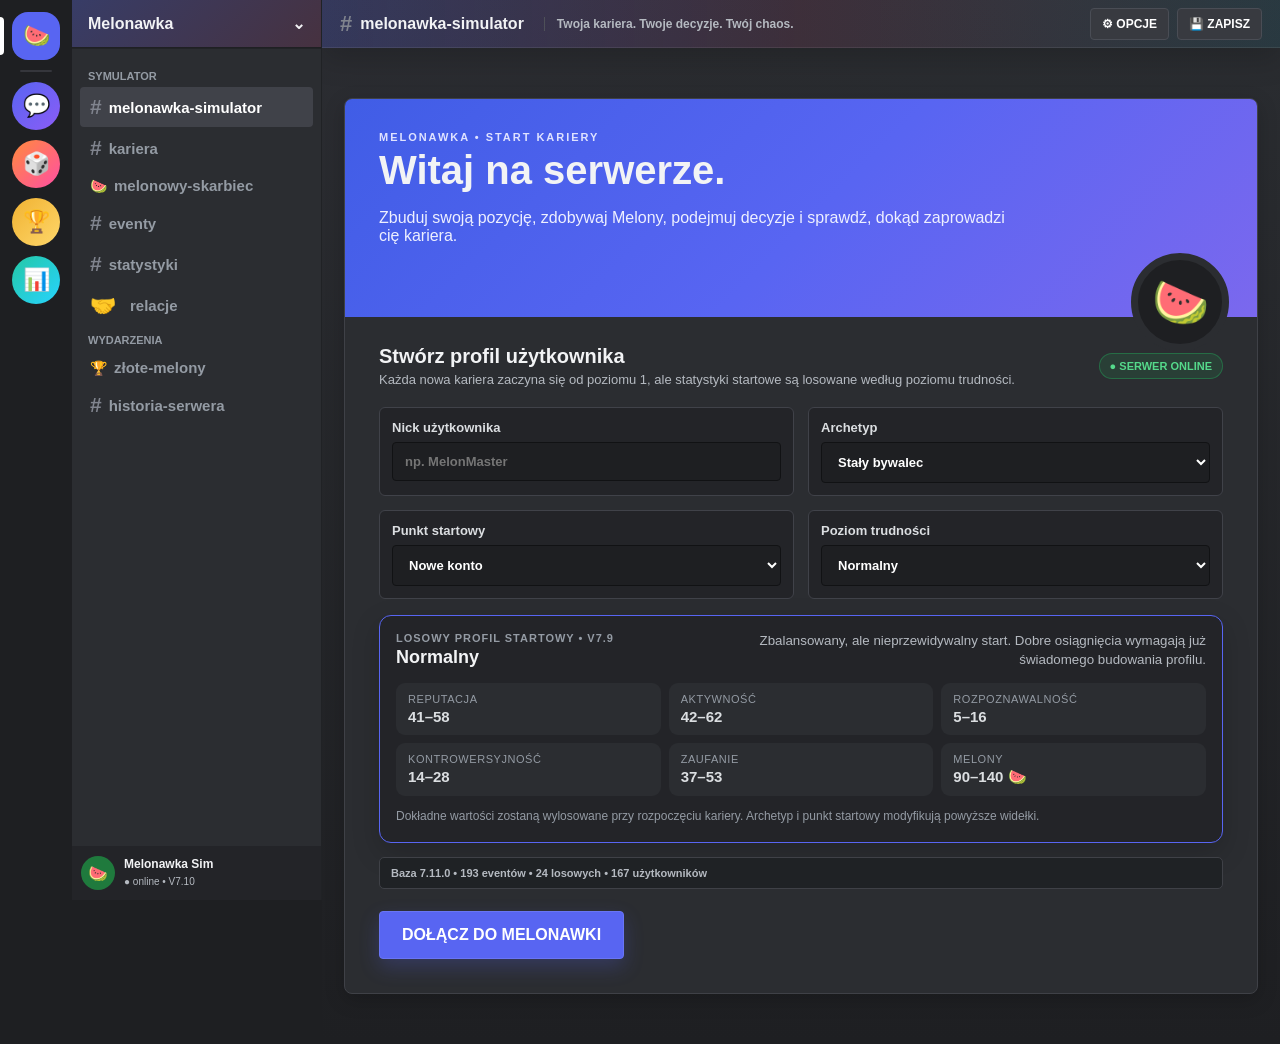
==== commit 4123d4f9: "V7.11: load corrected gala module and styles" ====
--- a/index.html
+++ b/index.html
@@ -10,13 +10,14 @@
 <meta property="og:type" content="website">
 <link rel="manifest" href="manifest.json">
 <link rel="icon" href="icon.svg" type="image/svg+xml">
-<link rel="stylesheet" href="styles-v7.css?v=7.10.0">
-<link rel="stylesheet" href="discord-v74.css?v=7.10.0">
-<link rel="stylesheet" href="discord-nav-v75.css?v=7.10.0">
-<link rel="stylesheet" href="game-options-v77.css?v=7.10.0">
-<link rel="stylesheet" href="achievements-v78.css?v=7.10.0">
-<link rel="stylesheet" href="start-balance-v79.css?v=7.10.0">
-<link rel="stylesheet" href="color-v710.css?v=7.10.0">
+<link rel="stylesheet" href="styles-v7.css?v=7.11.0">
+<link rel="stylesheet" href="discord-v74.css?v=7.11.0">
+<link rel="stylesheet" href="discord-nav-v75.css?v=7.11.0">
+<link rel="stylesheet" href="game-options-v77.css?v=7.11.0">
+<link rel="stylesheet" href="achievements-v78.css?v=7.11.0">
+<link rel="stylesheet" href="start-balance-v79.css?v=7.11.0">
+<link rel="stylesheet" href="color-v710.css?v=7.11.0">
+<link rel="stylesheet" href="gala-fix-v711.css?v=7.11.0">
 </head>
 <body>
 <div class="discord-shell">
@@ -42,7 +43,7 @@
       <div class="channel special">złote-melony</div>
       <div class="channel">historia-serwera</div>
     </div>
-    <div class="discord-userbar"><div class="mini-avatar">🍉</div><div class="mini-user"><strong>Melonawka Sim</strong><span>● online • V7.10</span></div></div>
+    <div class="discord-userbar"><div class="mini-avatar">🍉</div><div class="mini-user"><strong>Melonawka Sim</strong><span>● online • V7.11</span></div></div>
   </aside>
 
   <main class="discord-main">
@@ -101,17 +102,18 @@
 
 <div id="goldenMelonsModal" class="modal hidden"><div class="modal-window gala-window"><div class="modal-head"><div><div class="eyebrow">GALA OD 2026 ROKU</div><h2>🏆 Złote Melony <span id="galaModalYear">2026</span></h2></div><button class="close" data-close="goldenMelonsModal">×</button></div><div class="gala-layout">
   <section><h3>UŻYTKOWNICY SERWERA</h3><p class="gala-help">Lista jest wczytywana automatycznie z pliku <code>data/users.txt</code>. Jeden nick = jedna linia. Nie można jej edytować z poziomu symulatora.</p><div id="galaUsersList" class="gala-users-list"></div></section>
-  <section><h3>KATEGORIE ZŁOTYCH MELONÓW</h3><div id="galaResults" class="gala-results"><div class="hint">W 52. tygodniu gala uruchomi się automatycznie i rozstrzygnie wszystkie kategorie.</div></div><p class="gala-once-note">Każda kategoria otrzymuje 3 nominowanych i jednego zwycięzcę. Aktywność i poziom kariery zwiększają szansę aktywnego gracza, jeśli jego nick znajduje się w <code>users.txt</code>.</p></section>
+  <section><h3>KATEGORIE ZŁOTYCH MELONÓW</h3><div id="galaResults" class="gala-results"><div class="hint">W 52. tygodniu gala uruchomi się automatycznie i rozstrzygnie wszystkie kategorie.</div></div><p class="gala-once-note">Każda kategoria otrzymuje 3 nominowanych i jednego zwycięzcę. Wyniki są sortowane malejąco, a pierwsze miejsce jest zwycięzcą. Aktywność i poziom kariery zwiększają szansę aktywnego gracza, jeśli jego nick znajduje się w <code>users.txt</code>.</p></section>
 </div></div></div>
 
 <div id="endingModal" class="modal hidden"><div class="modal-window ending-window"><div class="ending-icon" id="endingIcon">🏁</div><div class="eyebrow">KONIEC KARIERY</div><h2 id="endingTitle">KARIERA ZAKOŃCZONA</h2><p id="endingText"></p><button class="btn primary big" id="endingNewCareerBtn">ROZPOCZNIJ NOWĄ KARIERĘ OD POZIOMU 1</button></div></div>
 <div id="toast" class="toast hidden"></div>
-<script src="game-options-v77.js?v=7.10.0"></script>
-<script src="app-v73.js?v=7.10.0"></script>
-<script src="melon-economy-v74.js?v=7.10.0"></script>
-<script src="discord-nav-v75.js?v=7.10.0"></script>
-<script src="users-live-v751.js?v=7.10.0"></script>
-<script src="achievements-v79.js?v=7.10.0"></script>
-<script src="start-balance-v79.js?v=7.10.0"></script>
-<script src="v710-systems.js?v=7.10.0"></script>
+<script src="game-options-v77.js?v=7.11.0"></script>
+<script src="app-v73.js?v=7.11.0"></script>
+<script src="melon-economy-v74.js?v=7.11.0"></script>
+<script src="discord-nav-v75.js?v=7.11.0"></script>
+<script src="users-live-v751.js?v=7.11.0"></script>
+<script src="achievements-v79.js?v=7.11.0"></script>
+<script src="start-balance-v79.js?v=7.11.0"></script>
+<script src="v710-systems.js?v=7.11.0"></script>
+<script src="gala-fix-v711.js?v=7.11.0"></script>
 </body></html>
--- a/gala-fix-v711.css
+++ b/gala-fix-v711.css
@@ -0,0 +1 @@
+.overall-v711{border-color:rgba(255,201,74,.55)!important;box-shadow:0 0 0 1px rgba(255,201,74,.16),0 10px 30px rgba(255,177,32,.08)!important;background:linear-gradient(145deg,rgba(255,201,74,.14),rgba(139,92,246,.08),rgba(0,0,0,.12))!important}.overall-v711 header h3,.overall-v711>strong{color:#ffe39a}.gala-place-v711{display:inline-grid;place-items:center;width:22px;height:22px;margin-right:7px;border-radius:7px;background:rgba(255,255,255,.06);font-style:normal;font-size:10px;font-weight:900;color:#aeb5c4}.gala-nominees-v710 .winner .gala-place-v711{background:linear-gradient(135deg,#f0b232,#ff8a3d);color:#1f2329}.gala-nominees-v710>div{align-items:center}.gala-nominees-v710>div>span{display:flex;align-items:center;min-width:0}.gala-nominees-v710>div>b{min-width:52px;text-align:right}.tone-gold{box-shadow:inset 3px 0 #ffc94a}.gala-v711-root .gala-v710-summary>div:nth-child(3){background:linear-gradient(135deg,rgba(62,224,143,.1),rgba(39,211,255,.06));border-color:rgba(62,224,143,.2)}
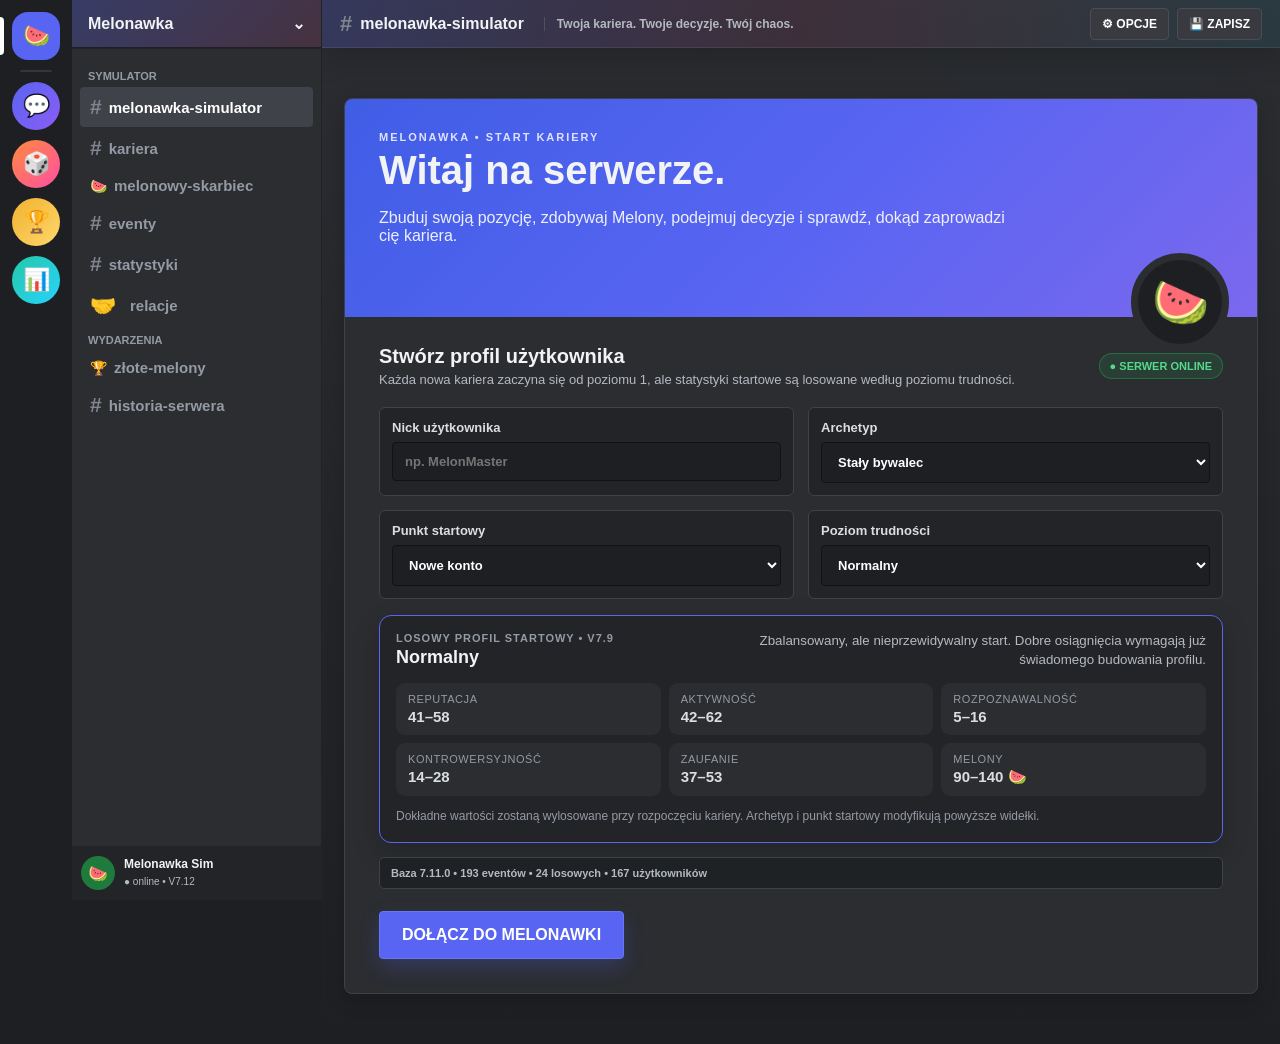
==== commit 01f3a02b: "Load V7.12 stable gala and player eligibility modules" ====
--- a/index.html
+++ b/index.html
@@ -10,14 +10,15 @@
 <meta property="og:type" content="website">
 <link rel="manifest" href="manifest.json">
 <link rel="icon" href="icon.svg" type="image/svg+xml">
-<link rel="stylesheet" href="styles-v7.css?v=7.11.0">
-<link rel="stylesheet" href="discord-v74.css?v=7.11.0">
-<link rel="stylesheet" href="discord-nav-v75.css?v=7.11.0">
-<link rel="stylesheet" href="game-options-v77.css?v=7.11.0">
-<link rel="stylesheet" href="achievements-v78.css?v=7.11.0">
-<link rel="stylesheet" href="start-balance-v79.css?v=7.11.0">
-<link rel="stylesheet" href="color-v710.css?v=7.11.0">
-<link rel="stylesheet" href="gala-fix-v711.css?v=7.11.0">
+<link rel="stylesheet" href="styles-v7.css?v=7.12.0">
+<link rel="stylesheet" href="discord-v74.css?v=7.12.0">
+<link rel="stylesheet" href="discord-nav-v75.css?v=7.12.0">
+<link rel="stylesheet" href="game-options-v77.css?v=7.12.0">
+<link rel="stylesheet" href="achievements-v78.css?v=7.12.0">
+<link rel="stylesheet" href="start-balance-v79.css?v=7.12.0">
+<link rel="stylesheet" href="color-v710.css?v=7.12.0">
+<link rel="stylesheet" href="gala-fix-v711.css?v=7.12.0">
+<link rel="stylesheet" href="gala-fix-v712.css?v=7.12.0">
 </head>
 <body>
 <div class="discord-shell">
@@ -43,7 +44,7 @@
       <div class="channel special">złote-melony</div>
       <div class="channel">historia-serwera</div>
     </div>
-    <div class="discord-userbar"><div class="mini-avatar">🍉</div><div class="mini-user"><strong>Melonawka Sim</strong><span>● online • V7.11</span></div></div>
+    <div class="discord-userbar"><div class="mini-avatar">🍉</div><div class="mini-user"><strong>Melonawka Sim</strong><span>● online • V7.12</span></div></div>
   </aside>
 
   <main class="discord-main">
@@ -101,19 +102,19 @@
 <div id="optionsModal" class="modal hidden"><div class="modal-window"><div class="modal-head"><div><div class="eyebrow">USTAWIENIA</div><h2>Opcje i zapis</h2></div><button class="close" data-close="optionsModal">×</button></div><div id="v77OptionsMount"></div></div></div>
 
 <div id="goldenMelonsModal" class="modal hidden"><div class="modal-window gala-window"><div class="modal-head"><div><div class="eyebrow">GALA OD 2026 ROKU</div><h2>🏆 Złote Melony <span id="galaModalYear">2026</span></h2></div><button class="close" data-close="goldenMelonsModal">×</button></div><div class="gala-layout">
-  <section><h3>UŻYTKOWNICY SERWERA</h3><p class="gala-help">Lista jest wczytywana automatycznie z pliku <code>data/users.txt</code>. Jeden nick = jedna linia. Nie można jej edytować z poziomu symulatora.</p><div id="galaUsersList" class="gala-users-list"></div></section>
-  <section><h3>KATEGORIE ZŁOTYCH MELONÓW</h3><div id="galaResults" class="gala-results"><div class="hint">W 52. tygodniu gala uruchomi się automatycznie i rozstrzygnie wszystkie kategorie.</div></div><p class="gala-once-note">Każda kategoria otrzymuje 3 nominowanych i jednego zwycięzcę. Wyniki są sortowane malejąco, a pierwsze miejsce jest zwycięzcą. Aktywność i poziom kariery zwiększają szansę aktywnego gracza, jeśli jego nick znajduje się w <code>users.txt</code>.</p></section>
+  <section><h3>UŻYTKOWNICY SERWERA</h3><p class="gala-help">Lista jest wczytywana automatycznie z pliku <code>data/users.txt</code>. Jeden nick = jedna linia. Nick aktywnej kariery uczestniczy w gali także wtedy, gdy nie ma go na tej liście.</p><div id="galaUsersList" class="gala-users-list"></div></section>
+  <section><h3>KATEGORIE ZŁOTYCH MELONÓW</h3><div id="galaResults" class="gala-results"><div class="hint">W 52. tygodniu gala uruchomi się automatycznie i rozstrzygnie wszystkie kategorie.</div></div><p class="gala-once-note">Każda kategoria otrzymuje 3 nominowanych i jednego zwycięzcę. Wyniki są sortowane malejąco, a pierwsze miejsce jest zwycięzcą. Aktywny gracz zawsze jest w puli kandydatów, niezależnie od zawartości <code>users.txt</code>.</p></section>
 </div></div></div>
 
 <div id="endingModal" class="modal hidden"><div class="modal-window ending-window"><div class="ending-icon" id="endingIcon">🏁</div><div class="eyebrow">KONIEC KARIERY</div><h2 id="endingTitle">KARIERA ZAKOŃCZONA</h2><p id="endingText"></p><button class="btn primary big" id="endingNewCareerBtn">ROZPOCZNIJ NOWĄ KARIERĘ OD POZIOMU 1</button></div></div>
 <div id="toast" class="toast hidden"></div>
-<script src="game-options-v77.js?v=7.11.0"></script>
-<script src="app-v73.js?v=7.11.0"></script>
-<script src="melon-economy-v74.js?v=7.11.0"></script>
-<script src="discord-nav-v75.js?v=7.11.0"></script>
-<script src="users-live-v751.js?v=7.11.0"></script>
-<script src="achievements-v79.js?v=7.11.0"></script>
-<script src="start-balance-v79.js?v=7.11.0"></script>
-<script src="v710-systems.js?v=7.11.0"></script>
-<script src="gala-fix-v711.js?v=7.11.0"></script>
+<script src="game-options-v77.js?v=7.12.0"></script>
+<script src="app-v73.js?v=7.12.0"></script>
+<script src="melon-economy-v74.js?v=7.12.0"></script>
+<script src="discord-nav-v75.js?v=7.12.0"></script>
+<script src="users-live-v751.js?v=7.12.0"></script>
+<script src="achievements-v79.js?v=7.12.0"></script>
+<script src="start-balance-v79.js?v=7.12.0"></script>
+<script src="v712-systems.js?v=7.12.0"></script>
+<script src="gala-fix-v712.js?v=7.12.0"></script>
 </body></html>
--- a/gala-fix-v712.css
+++ b/gala-fix-v712.css
@@ -0,0 +1 @@
+.gala-window{scrollbar-gutter:stable both-edges;overflow-anchor:none}.gala-layout,#galaResults{overflow-anchor:none}.gala-player-notice-v712{display:grid;grid-template-columns:auto 1fr;gap:2px 10px;align-items:center;margin:0 0 12px;padding:10px 12px;border-radius:12px;background:linear-gradient(135deg,rgba(88,101,242,.18),rgba(62,224,143,.08));border:1px solid rgba(88,101,242,.28)}.gala-player-notice-v712>span{grid-row:1/3;font-size:10px;font-weight:900;letter-spacing:.08em;color:#aeb8ff}.gala-player-notice-v712 strong{color:#fff}.gala-player-notice-v712 small{grid-column:2;color:#aeb5c4;line-height:1.35}.gala-player-v712{display:inline-block;margin-left:5px;padding:1px 5px;border-radius:6px;background:rgba(62,224,143,.15);border:1px solid rgba(62,224,143,.35);color:#7cf1b5;font-size:9px;font-style:normal;font-weight:900;vertical-align:1px}.gala-v712-root{min-height:1px;contain:layout style}.gala-v712-root .gala-awards-grid-v710{align-items:start}@media(max-width:850px){.gala-player-notice-v712{grid-template-columns:1fr}.gala-player-notice-v712>span,.gala-player-notice-v712 small{grid-column:1;grid-row:auto}}
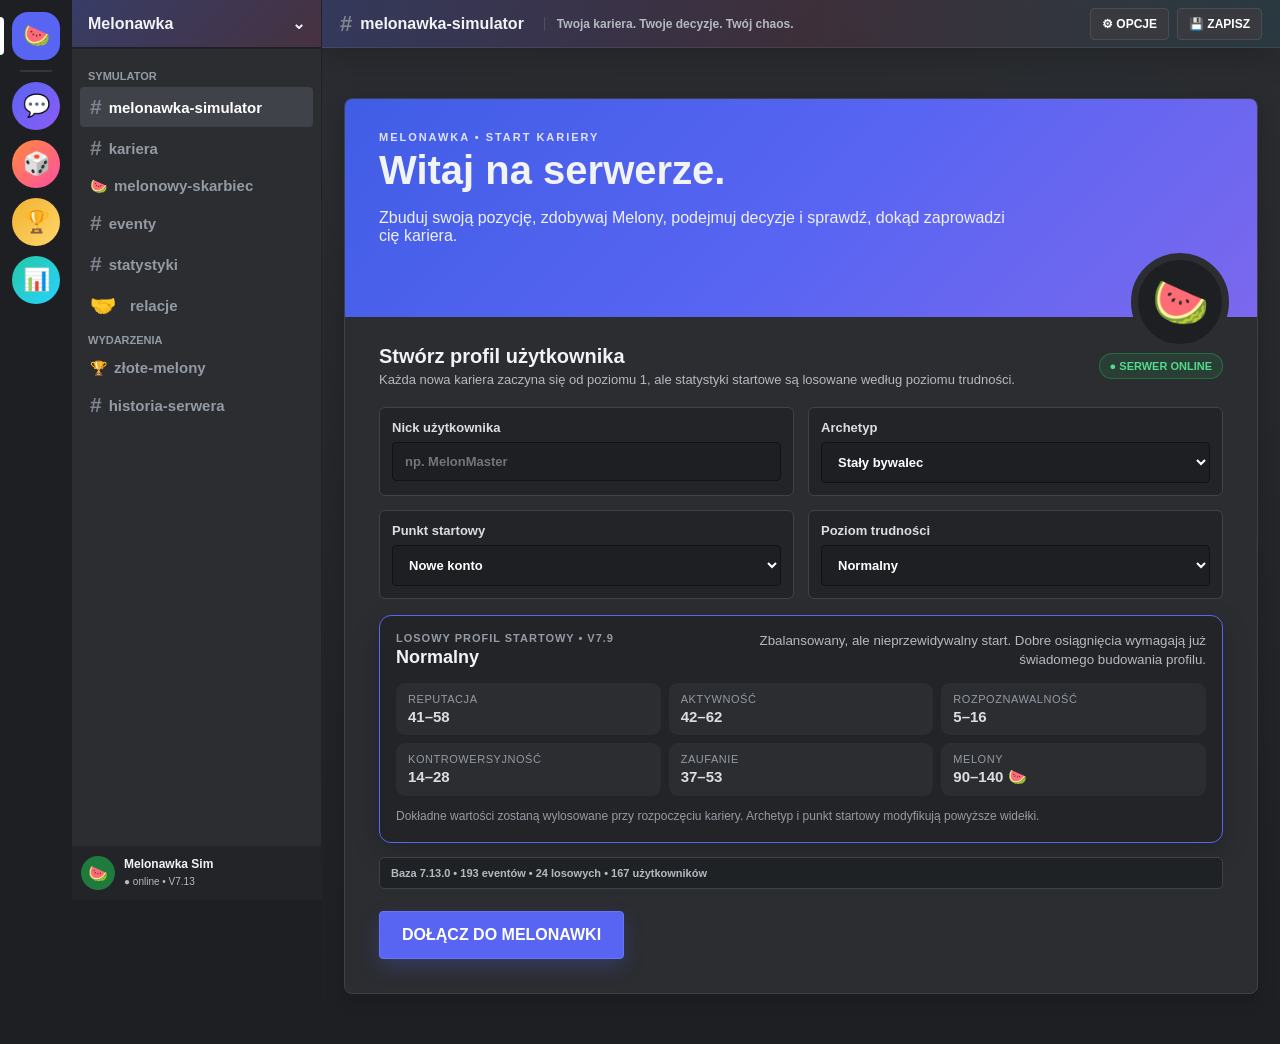
==== commit 7e75605b: "V7.13: update client version and gala rules" ====
--- a/index.html
+++ b/index.html
@@ -10,15 +10,15 @@
 <meta property="og:type" content="website">
 <link rel="manifest" href="manifest.json">
 <link rel="icon" href="icon.svg" type="image/svg+xml">
-<link rel="stylesheet" href="styles-v7.css?v=7.12.0">
-<link rel="stylesheet" href="discord-v74.css?v=7.12.0">
-<link rel="stylesheet" href="discord-nav-v75.css?v=7.12.0">
-<link rel="stylesheet" href="game-options-v77.css?v=7.12.0">
-<link rel="stylesheet" href="achievements-v78.css?v=7.12.0">
-<link rel="stylesheet" href="start-balance-v79.css?v=7.12.0">
-<link rel="stylesheet" href="color-v710.css?v=7.12.0">
-<link rel="stylesheet" href="gala-fix-v711.css?v=7.12.0">
-<link rel="stylesheet" href="gala-fix-v712.css?v=7.12.0">
+<link rel="stylesheet" href="styles-v7.css?v=7.13.0">
+<link rel="stylesheet" href="discord-v74.css?v=7.13.0">
+<link rel="stylesheet" href="discord-nav-v75.css?v=7.13.0">
+<link rel="stylesheet" href="game-options-v77.css?v=7.13.0">
+<link rel="stylesheet" href="achievements-v78.css?v=7.13.0">
+<link rel="stylesheet" href="start-balance-v79.css?v=7.13.0">
+<link rel="stylesheet" href="color-v710.css?v=7.13.0">
+<link rel="stylesheet" href="gala-fix-v711.css?v=7.13.0">
+<link rel="stylesheet" href="gala-fix-v712.css?v=7.13.0">
 </head>
 <body>
 <div class="discord-shell">
@@ -44,7 +44,7 @@
       <div class="channel special">złote-melony</div>
       <div class="channel">historia-serwera</div>
     </div>
-    <div class="discord-userbar"><div class="mini-avatar">🍉</div><div class="mini-user"><strong>Melonawka Sim</strong><span>● online • V7.12</span></div></div>
+    <div class="discord-userbar"><div class="mini-avatar">🍉</div><div class="mini-user"><strong>Melonawka Sim</strong><span>● online • V7.13</span></div></div>
   </aside>
 
   <main class="discord-main">
@@ -103,18 +103,18 @@
 
 <div id="goldenMelonsModal" class="modal hidden"><div class="modal-window gala-window"><div class="modal-head"><div><div class="eyebrow">GALA OD 2026 ROKU</div><h2>🏆 Złote Melony <span id="galaModalYear">2026</span></h2></div><button class="close" data-close="goldenMelonsModal">×</button></div><div class="gala-layout">
   <section><h3>UŻYTKOWNICY SERWERA</h3><p class="gala-help">Lista jest wczytywana automatycznie z pliku <code>data/users.txt</code>. Jeden nick = jedna linia. Nick aktywnej kariery uczestniczy w gali także wtedy, gdy nie ma go na tej liście.</p><div id="galaUsersList" class="gala-users-list"></div></section>
-  <section><h3>KATEGORIE ZŁOTYCH MELONÓW</h3><div id="galaResults" class="gala-results"><div class="hint">W 52. tygodniu gala uruchomi się automatycznie i rozstrzygnie wszystkie kategorie.</div></div><p class="gala-once-note">Każda kategoria otrzymuje 3 nominowanych i jednego zwycięzcę. Wyniki są sortowane malejąco, a pierwsze miejsce jest zwycięzcą. Aktywny gracz zawsze jest w puli kandydatów, niezależnie od zawartości <code>users.txt</code>.</p></section>
+  <section><h3>KATEGORIE ZŁOTYCH MELONÓW</h3><div id="galaResults" class="gala-results"><div class="hint">W 52. tygodniu gala uruchomi się automatycznie i rozstrzygnie wszystkie kategorie.</div></div><p class="gala-once-note">Każda kategoria otrzymuje 3 nominowanych i jednego zwycięzcę. Wyniki są sortowane malejąco, a pierwsze miejsce jest zwycięzcą. Aktywny gracz zawsze jest w puli kandydatów. Podczas jednej gali ta sama osoba może wygrać maksymalnie jedną kategorię.</p></section>
 </div></div></div>
 
 <div id="endingModal" class="modal hidden"><div class="modal-window ending-window"><div class="ending-icon" id="endingIcon">🏁</div><div class="eyebrow">KONIEC KARIERY</div><h2 id="endingTitle">KARIERA ZAKOŃCZONA</h2><p id="endingText"></p><button class="btn primary big" id="endingNewCareerBtn">ROZPOCZNIJ NOWĄ KARIERĘ OD POZIOMU 1</button></div></div>
 <div id="toast" class="toast hidden"></div>
-<script src="game-options-v77.js?v=7.12.0"></script>
-<script src="app-v73.js?v=7.12.0"></script>
-<script src="melon-economy-v74.js?v=7.12.0"></script>
-<script src="discord-nav-v75.js?v=7.12.0"></script>
-<script src="users-live-v751.js?v=7.12.0"></script>
-<script src="achievements-v79.js?v=7.12.0"></script>
-<script src="start-balance-v79.js?v=7.12.0"></script>
-<script src="v712-systems.js?v=7.12.0"></script>
-<script src="gala-fix-v712.js?v=7.12.0"></script>
+<script src="game-options-v77.js?v=7.13.0"></script>
+<script src="app-v73.js?v=7.13.0"></script>
+<script src="melon-economy-v74.js?v=7.13.0"></script>
+<script src="discord-nav-v75.js?v=7.13.0"></script>
+<script src="users-live-v751.js?v=7.13.0"></script>
+<script src="achievements-v79.js?v=7.13.0"></script>
+<script src="start-balance-v79.js?v=7.13.0"></script>
+<script src="v712-systems.js?v=7.13.0"></script>
+<script src="gala-fix-v712.js?v=7.13.0"></script>
 </body></html>
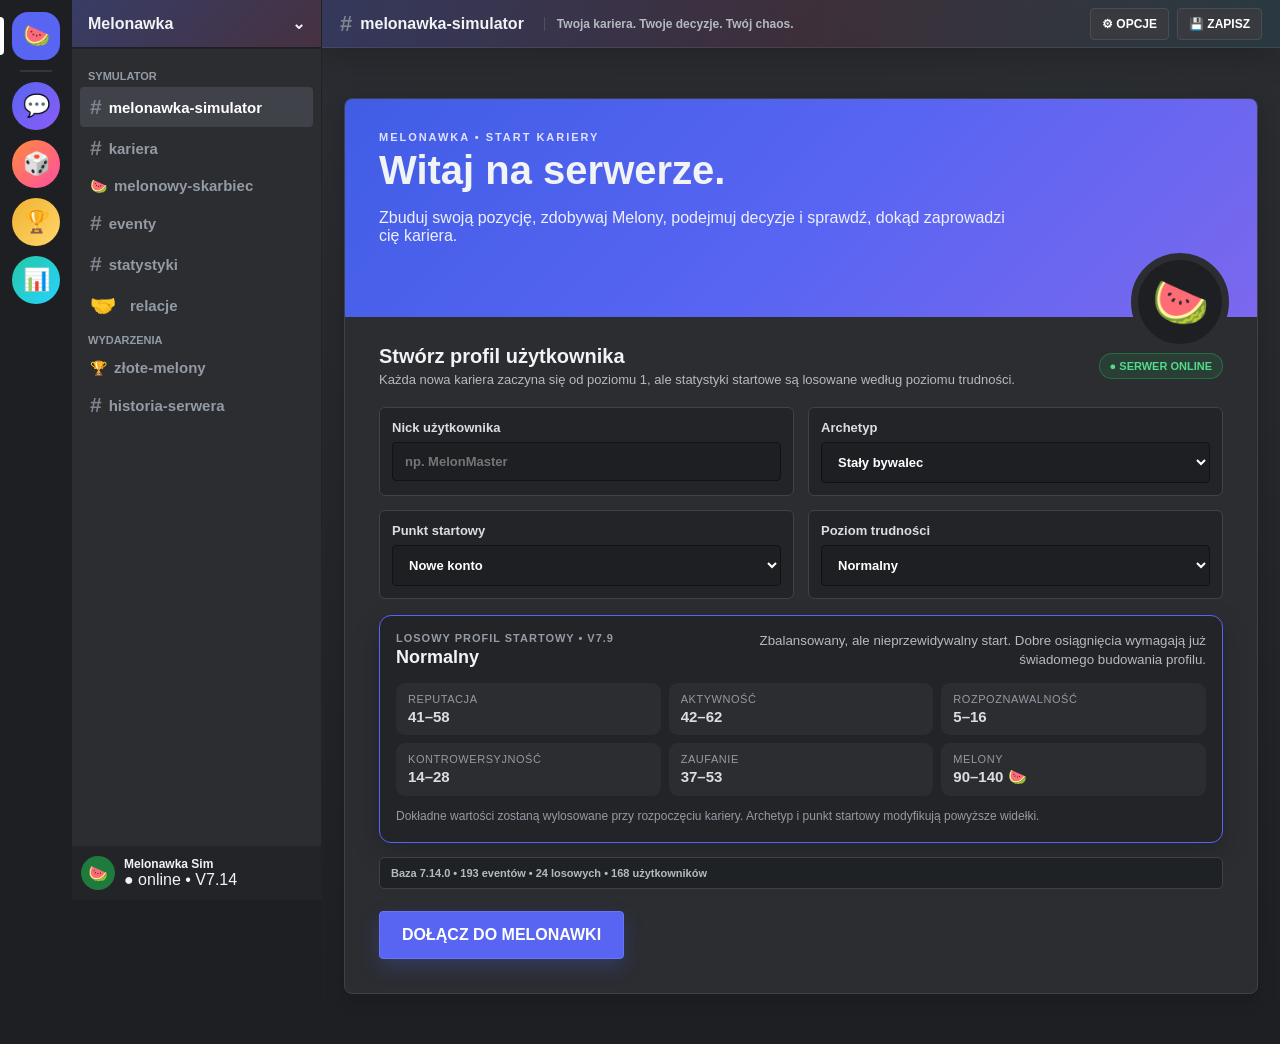
==== commit bbb24a44: "V7.14: load new core, relations and progressive leveling UI" ====
--- a/index.html
+++ b/index.html
@@ -10,15 +10,16 @@
 <meta property="og:type" content="website">
 <link rel="manifest" href="manifest.json">
 <link rel="icon" href="icon.svg" type="image/svg+xml">
-<link rel="stylesheet" href="styles-v7.css?v=7.13.0">
-<link rel="stylesheet" href="discord-v74.css?v=7.13.0">
-<link rel="stylesheet" href="discord-nav-v75.css?v=7.13.0">
-<link rel="stylesheet" href="game-options-v77.css?v=7.13.0">
-<link rel="stylesheet" href="achievements-v78.css?v=7.13.0">
-<link rel="stylesheet" href="start-balance-v79.css?v=7.13.0">
-<link rel="stylesheet" href="color-v710.css?v=7.13.0">
-<link rel="stylesheet" href="gala-fix-v711.css?v=7.13.0">
-<link rel="stylesheet" href="gala-fix-v712.css?v=7.13.0">
+<link rel="stylesheet" href="styles-v7.css?v=7.14.0">
+<link rel="stylesheet" href="discord-v74.css?v=7.14.0">
+<link rel="stylesheet" href="discord-nav-v75.css?v=7.14.0">
+<link rel="stylesheet" href="game-options-v77.css?v=7.14.0">
+<link rel="stylesheet" href="achievements-v78.css?v=7.14.0">
+<link rel="stylesheet" href="start-balance-v79.css?v=7.14.0">
+<link rel="stylesheet" href="color-v710.css?v=7.14.0">
+<link rel="stylesheet" href="gala-fix-v711.css?v=7.14.0">
+<link rel="stylesheet" href="gala-fix-v712.css?v=7.14.0">
+<link rel="stylesheet" href="relations-v714.css?v=7.14.0">
 </head>
 <body>
 <div class="discord-shell">
@@ -44,7 +45,7 @@
       <div class="channel special">złote-melony</div>
       <div class="channel">historia-serwera</div>
     </div>
-    <div class="discord-userbar"><div class="mini-avatar">🍉</div><div class="mini-user"><strong>Melonawka Sim</strong><span>● online • V7.13</span></div></div>
+    <div class="discord-userbar"><div class="mini-avatar">🍉</div><div class="mini-user"><strong>Melonawka Sim</strong><div class="version-v714">● online • V7.14</div></div></div>
   </aside>
 
   <main class="discord-main">
@@ -74,7 +75,7 @@
         <aside class="col">
           <div class="panel profile"><div class="avatar">🍉</div><h2 id="profileNick">Użytkownik</h2><div class="role" id="profileRole">NOWICJUSZ</div>
             <div class="numbers"><div><span>LVL</span><strong id="levelValue">1</strong></div><div><span>STAŻ</span><strong id="tenureValue">0 tyg.</strong></div><div><span>PUNKTY</span><strong id="scoreValue">0</strong></div></div>
-            <div class="level-progress-wrap"><div class="level-progress-head"><span>POSTĘP POZIOMU</span><b id="levelProgressText">0 / 250 XP do poziomu 2</b></div><div class="level-progress"><div id="levelProgressFill"></div></div></div>
+            <div class="level-progress-wrap"><div class="level-progress-head"><span>POSTĘP POZIOMU</span><b id="levelProgressText">0 / 300 XP do poziomu 2</b></div><div class="level-progress"><div id="levelProgressFill"></div></div></div>
             <div class="mini"><div><span>Status</span><b id="statusValue">Aktywny</b></div><div><span>Melony</span><b id="moneyValue">100</b></div><div><span>Seria</span><b id="streakValue">0</b></div></div>
           </div>
           <div class="panel stats"><h3>PARAMETRY UŻYTKOWNIKA</h3><div id="statsBars" class="bars"></div></div>
@@ -89,7 +90,7 @@
         <aside class="col side">
           <div class="panel summary"><div class="eyebrow">BILANS KARIERY</div><div class="summary-grid"><div><span>Eventy</span><strong id="eventsCount">0</strong></div><div><span>Pozytywne</span><strong id="goodChoices">0</strong></div><div><span>Negatywne</span><strong id="badChoices">0</strong></div><div><span>Zdarzenia losowe</span><strong id="autoEventsCount">0</strong></div><div><span>Najwyższy LVL</span><strong id="bestLevel">1</strong></div></div></div>
           <div class="panel milestones"><h3>OSIĄGNIĘCIA</h3><div id="milestonesList" class="milestones-list"></div></div>
-          <div class="panel career-goals"><h3>MOŻLIWE ZAKOŃCZENIA</h3><div class="goal moderator"><b>🛡️ ZOSTAJESZ MODERATOREM</b><span>LVL 10+, reputacja 75+, zaufanie 80+, kontrowersyjność maks. 35 i co najmniej 26 tygodni.</span></div><div class="goal ban"><b>🔨 DOSTAJESZ BANA</b><span>Reputacja lub zaufanie spada do 3 albo kontrowersyjność dobija do 98.</span></div></div>
+          <div class="panel career-goals"><h3>MOŻLIWE ZAKOŃCZENIA</h3><div class="goal moderator"><b>🛡️ ZOSTAJESZ MODERATOREM</b><span>LVL 10+, reputacja 75+, zaufanie 80+, kontrowersyjność maks. 35 i co najmniej 26 tygodni. Od V7.14 każdy kolejny poziom wymaga większej liczby XP.</span></div><div class="goal ban"><b>🔨 DOSTAJESZ BANA</b><span>Reputacja lub zaufanie spada do 3 albo kontrowersyjność dobija do 98.</span></div></div>
           <div class="panel golden-melons-card"><div class="eyebrow">COROCZNA GALA</div><h3>🏆 ZŁOTE MELONY</h3><div class="gala-year">Edycja <strong id="goldenMelonsYear">2026</strong></div><p id="goldenMelonsStatus">Gala uruchomi się automatycznie w 52. tygodniu.</p><button class="btn wide gold" id="goldenMelonsBtn">PODGLĄD GALI</button></div>
           <div class="panel quick"><h3>SZYBKIE AKCJE</h3><div class="db-status" id="dbStatusGame">Ładowanie bazy eventów…</div><button class="btn wide" id="exportSaveBtn">⬇ EKSPORTUJ ZAPIS</button><label class="btn wide filebtn">⬆ IMPORTUJ ZAPIS<input type="file" id="importSaveInput" accept=".json"></label><button class="btn wide danger" id="newCareerBtn">↻ NOWA KARIERA</button></div>
         </aside>
@@ -108,13 +109,15 @@
 
 <div id="endingModal" class="modal hidden"><div class="modal-window ending-window"><div class="ending-icon" id="endingIcon">🏁</div><div class="eyebrow">KONIEC KARIERY</div><h2 id="endingTitle">KARIERA ZAKOŃCZONA</h2><p id="endingText"></p><button class="btn primary big" id="endingNewCareerBtn">ROZPOCZNIJ NOWĄ KARIERĘ OD POZIOMU 1</button></div></div>
 <div id="toast" class="toast hidden"></div>
-<script src="game-options-v77.js?v=7.13.0"></script>
-<script src="app-v73.js?v=7.13.0"></script>
-<script src="melon-economy-v74.js?v=7.13.0"></script>
-<script src="discord-nav-v75.js?v=7.13.0"></script>
-<script src="users-live-v751.js?v=7.13.0"></script>
-<script src="achievements-v79.js?v=7.13.0"></script>
-<script src="start-balance-v79.js?v=7.13.0"></script>
-<script src="v712-systems.js?v=7.13.0"></script>
-<script src="gala-fix-v712.js?v=7.13.0"></script>
-</body></html>+<script src="game-options-v77.js?v=7.14.0"></script>
+<script src="app-v714.js?v=7.14.0"></script>
+<script src="melon-economy-v74.js?v=7.14.0"></script>
+<script src="discord-nav-v75.js?v=7.14.0"></script>
+<script src="users-live-v751.js?v=7.14.0"></script>
+<script src="achievements-v79.js?v=7.14.0"></script>
+<script src="start-balance-v79.js?v=7.14.0"></script>
+<script src="v712-systems.js?v=7.14.0"></script>
+<script src="relations-v714.js?v=7.14.0"></script>
+<script src="gala-fix-v712.js?v=7.14.0"></script>
+<script src="gala-sync-v714.js?v=7.14.0"></script>
+</body></html>
--- a/relations-v714.css
+++ b/relations-v714.css
@@ -0,0 +1 @@
+.relation-actions-bar-v714{margin:0 0 14px;padding:14px 16px;border:1px solid rgba(88,101,242,.45);border-radius:14px;background:linear-gradient(135deg,rgba(88,101,242,.16),rgba(35,165,90,.08));display:flex;align-items:center;justify-content:space-between;gap:16px}.relation-actions-bar-v714 div{display:flex;flex-direction:column;gap:3px}.relation-actions-bar-v714 span{font-size:11px;font-weight:900;letter-spacing:.08em;color:#b5bac1}.relation-actions-bar-v714 strong{font-size:15px;color:#fff}.relation-actions-bar-v714 small{max-width:520px;color:#b5bac1;line-height:1.45}.relation-card-v710{position:relative;padding-bottom:48px!important}.relation-integrate-v714{position:absolute;right:12px;bottom:11px;border:1px solid rgba(88,101,242,.55);background:rgba(88,101,242,.16);color:#cdd4ff;border-radius:8px;padding:6px 10px;font-size:10px;font-weight:900;letter-spacing:.06em;cursor:pointer;transition:.16s ease}.relation-integrate-v714:hover{transform:translateY(-1px);background:#5865f2;color:#fff;box-shadow:0 6px 18px rgba(88,101,242,.25)}.relation-action-window-v714{width:min(920px,94vw);max-height:90vh;overflow:auto}.relation-action-summary-v714{display:grid;grid-template-columns:repeat(2,minmax(0,1fr));gap:10px;margin-bottom:14px}.relation-action-summary-v714>div{padding:13px 15px;border:1px solid #35373c;border-radius:12px;background:#17181b;display:flex;flex-direction:column;gap:4px}.relation-action-summary-v714 span{font-size:10px;font-weight:800;color:#949ba4;letter-spacing:.07em}.relation-action-summary-v714 b{font-size:15px;color:#fff}.relation-action-grid-v714{display:grid;grid-template-columns:repeat(2,minmax(0,1fr));gap:10px}.relation-action-card-v714{display:flex;gap:13px;align-items:flex-start;text-align:left;border:1px solid #34363c;border-radius:14px;background:linear-gradient(145deg,#17181b,#111215);color:#dbdee1;padding:14px;cursor:pointer;transition:.16s ease}.relation-action-card-v714:hover:not(:disabled){border-color:#5865f2;transform:translateY(-2px);box-shadow:0 10px 26px rgba(0,0,0,.22)}.relation-action-card-v714:disabled{opacity:.42;cursor:not-allowed}.relation-action-icon-v714{font-size:26px;line-height:1}.relation-action-card-v714 strong{display:block;color:#fff;margin-bottom:5px}.relation-action-card-v714 p{font-size:12px;line-height:1.45;color:#b5bac1;margin:0 0 8px}.relation-action-card-v714 small{font-size:11px;color:#949ba4}.relation-action-card-v714 small b{display:inline;color:#57f287}.relation-action-warning-v714{padding:11px 13px;margin:10px 0;border-radius:10px;border:1px solid rgba(250,166,26,.35);background:rgba(250,166,26,.08);color:#f0c36c;font-size:12px}.relation-action-result-v714{margin-top:14px;padding:14px;border-radius:12px;border:1px solid}.relation-action-result-v714.success{border-color:rgba(35,165,90,.5);background:rgba(35,165,90,.1)}.relation-action-result-v714.fail{border-color:rgba(237,66,69,.5);background:rgba(237,66,69,.1)}.relation-action-result-v714 strong{display:block;margin-bottom:5px;color:#fff}.relation-action-result-v714 p{margin:0 0 7px;color:#dbdee1}.relation-action-result-v714 div{font-size:12px;color:#b5bac1}@media(max-width:720px){.relation-action-grid-v714,.relation-action-summary-v714{grid-template-columns:1fr}.relation-actions-bar-v714{align-items:flex-start;flex-direction:column}}
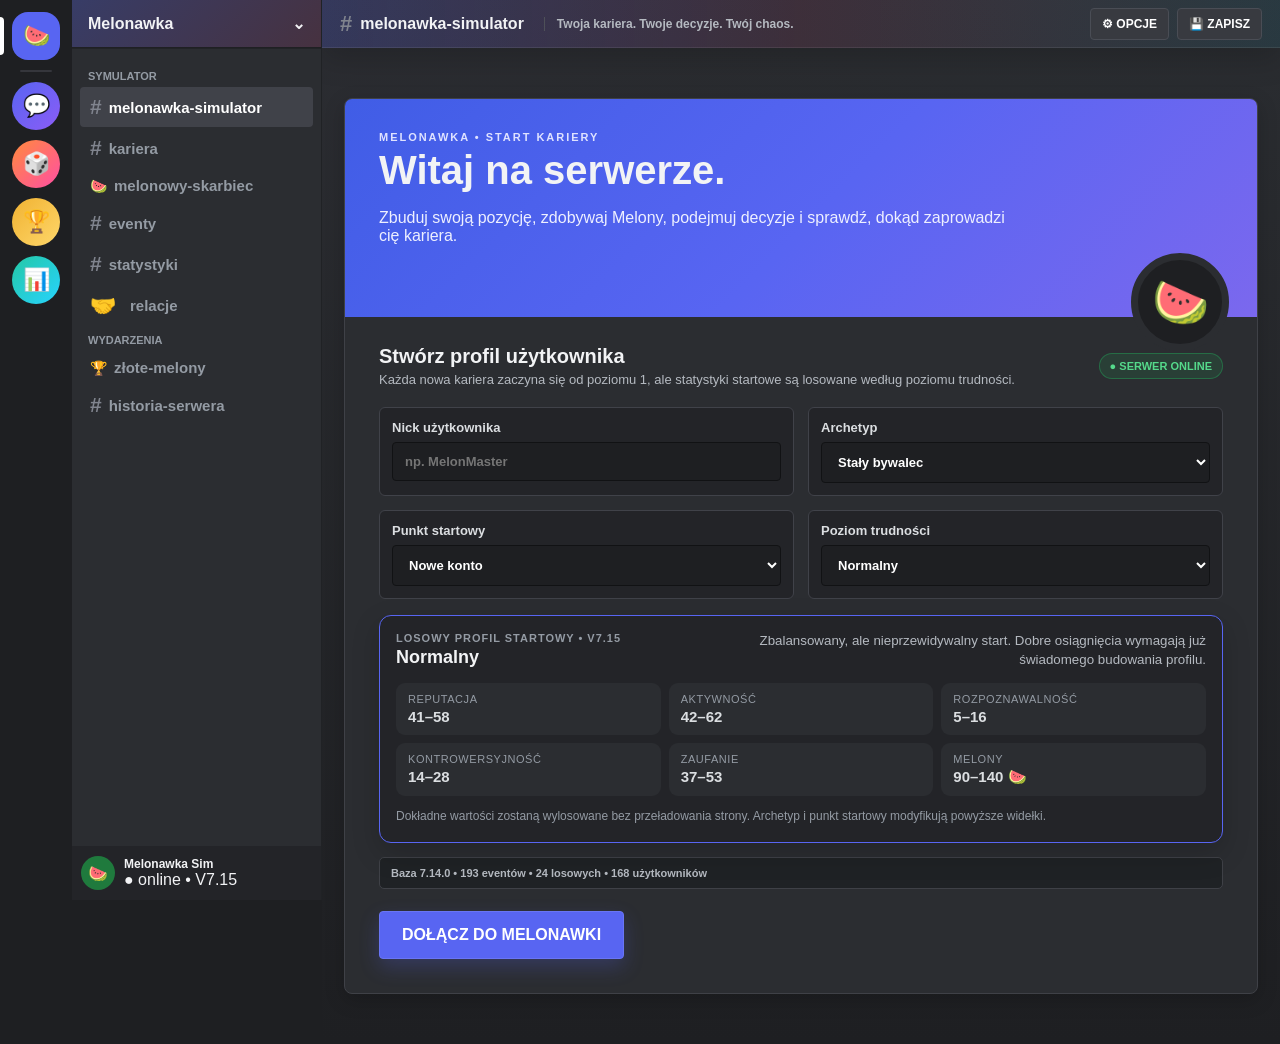
==== commit abccf342: "V7.15: wire expanded relations and stable start screen" ====
--- a/index.html
+++ b/index.html
@@ -10,16 +10,16 @@
 <meta property="og:type" content="website">
 <link rel="manifest" href="manifest.json">
 <link rel="icon" href="icon.svg" type="image/svg+xml">
-<link rel="stylesheet" href="styles-v7.css?v=7.14.0">
-<link rel="stylesheet" href="discord-v74.css?v=7.14.0">
-<link rel="stylesheet" href="discord-nav-v75.css?v=7.14.0">
-<link rel="stylesheet" href="game-options-v77.css?v=7.14.0">
-<link rel="stylesheet" href="achievements-v78.css?v=7.14.0">
-<link rel="stylesheet" href="start-balance-v79.css?v=7.14.0">
-<link rel="stylesheet" href="color-v710.css?v=7.14.0">
-<link rel="stylesheet" href="gala-fix-v711.css?v=7.14.0">
-<link rel="stylesheet" href="gala-fix-v712.css?v=7.14.0">
-<link rel="stylesheet" href="relations-v714.css?v=7.14.0">
+<link rel="stylesheet" href="styles-v7.css?v=7.15.0">
+<link rel="stylesheet" href="discord-v74.css?v=7.15.0">
+<link rel="stylesheet" href="discord-nav-v75.css?v=7.15.0">
+<link rel="stylesheet" href="game-options-v77.css?v=7.15.0">
+<link rel="stylesheet" href="achievements-v78.css?v=7.15.0">
+<link rel="stylesheet" href="start-balance-v79.css?v=7.15.0">
+<link rel="stylesheet" href="color-v710.css?v=7.15.0">
+<link rel="stylesheet" href="gala-fix-v711.css?v=7.15.0">
+<link rel="stylesheet" href="gala-fix-v712.css?v=7.15.0">
+<link rel="stylesheet" href="relations-v715.css?v=7.15.0">
 </head>
 <body>
 <div class="discord-shell">
@@ -45,7 +45,7 @@
       <div class="channel special">złote-melony</div>
       <div class="channel">historia-serwera</div>
     </div>
-    <div class="discord-userbar"><div class="mini-avatar">🍉</div><div class="mini-user"><strong>Melonawka Sim</strong><div class="version-v714">● online • V7.14</div></div></div>
+    <div class="discord-userbar"><div class="mini-avatar">🍉</div><div class="mini-user"><strong>Melonawka Sim</strong><div class="version-v715">● online • V7.15</div></div></div>
   </aside>
 
   <main class="discord-main">
@@ -65,6 +65,7 @@
             <label>Punkt startowy<select id="startPointInput"><option value="fresh" selected>Nowe konto</option><option value="known">Znajomy ekipy (bonus społeczny)</option><option value="veteran">Powrót po przerwie (bonus społeczny)</option></select></label>
             <label>Poziom trudności<select id="difficultyInput"><option value="easy">Luźny</option><option value="normal" selected>Normalny</option><option value="hard">Melonawka Hardcore</option></select></label>
           </div>
+          <div id="startBalancePreviewV79" class="start-balance-v79 start-balance-v715" aria-live="polite"></div>
           <div class="db-status" id="dbStatusStart">Ładowanie bazy eventów…</div>
           <button class="btn primary big" id="startBtn" disabled>DOŁĄCZ DO MELONAWKI</button>
         </div>
@@ -109,15 +110,15 @@
 
 <div id="endingModal" class="modal hidden"><div class="modal-window ending-window"><div class="ending-icon" id="endingIcon">🏁</div><div class="eyebrow">KONIEC KARIERY</div><h2 id="endingTitle">KARIERA ZAKOŃCZONA</h2><p id="endingText"></p><button class="btn primary big" id="endingNewCareerBtn">ROZPOCZNIJ NOWĄ KARIERĘ OD POZIOMU 1</button></div></div>
 <div id="toast" class="toast hidden"></div>
-<script src="game-options-v77.js?v=7.14.0"></script>
-<script src="app-v714.js?v=7.14.0"></script>
-<script src="melon-economy-v74.js?v=7.14.0"></script>
-<script src="discord-nav-v75.js?v=7.14.0"></script>
-<script src="users-live-v751.js?v=7.14.0"></script>
-<script src="achievements-v79.js?v=7.14.0"></script>
-<script src="start-balance-v79.js?v=7.14.0"></script>
-<script src="v712-systems.js?v=7.14.0"></script>
-<script src="relations-v714.js?v=7.14.0"></script>
-<script src="gala-fix-v712.js?v=7.14.0"></script>
-<script src="gala-sync-v714.js?v=7.14.0"></script>
+<script src="game-options-v77.js?v=7.15.0"></script>
+<script src="app-v714.js?v=7.15.0"></script>
+<script src="melon-economy-v74.js?v=7.15.0"></script>
+<script src="discord-nav-v75.js?v=7.15.0"></script>
+<script src="users-live-v751.js?v=7.15.0"></script>
+<script src="achievements-v79.js?v=7.15.0"></script>
+<script src="start-balance-v715.js?v=7.15.0"></script>
+<script src="v712-systems.js?v=7.15.0"></script>
+<script src="relations-v715.js?v=7.15.0"></script>
+<script src="gala-fix-v712.js?v=7.15.0"></script>
+<script src="gala-sync-v714.js?v=7.15.0"></script>
 </body></html>
--- a/relations-v715.css
+++ b/relations-v715.css
@@ -0,0 +1 @@
+.relations-window-v710{width:min(1180px,96vw);max-width:1180px;max-height:92vh;overflow:auto}.relations-v715{display:flex;flex-direction:column;gap:14px}.rel-overview-v715{display:grid;grid-template-columns:repeat(5,minmax(0,1fr));gap:9px}.rel-overview-v715>div{padding:12px 14px;border:1px solid rgba(255,255,255,.07);border-radius:12px;background:linear-gradient(145deg,rgba(255,255,255,.035),rgba(0,0,0,.12))}.rel-overview-v715>div.accent{border-color:rgba(88,101,242,.45);background:linear-gradient(145deg,rgba(88,101,242,.18),rgba(139,92,246,.08))}.rel-overview-v715 span{display:block;font-size:9px;font-weight:900;letter-spacing:.07em;color:#949ba4}.rel-overview-v715 b{display:block;margin-top:4px;font-size:20px;color:#fff}.rel-skills-panel-v715{padding:14px;border:1px solid rgba(39,211,255,.18);border-radius:14px;background:linear-gradient(145deg,rgba(39,211,255,.06),rgba(88,101,242,.05),rgba(0,0,0,.1))}.rel-section-title-v715{display:flex;align-items:flex-start;justify-content:space-between;gap:16px;margin-bottom:11px}.rel-section-title-v715 span{display:block;font-size:9px;font-weight:900;letter-spacing:.09em;color:#949ba4}.rel-section-title-v715 h4{margin:2px 0 0;color:#fff;font-size:14px}.rel-section-title-v715 small{max-width:520px;text-align:right;color:#949ba4;line-height:1.4}.rel-skills-grid-v715{display:grid;grid-template-columns:repeat(5,minmax(0,1fr));gap:8px}.rel-skill-v715{padding:10px 11px;border-radius:10px;background:rgba(0,0,0,.16);border:1px solid rgba(255,255,255,.05)}.rel-skill-v715>div:first-child{display:flex;justify-content:space-between;gap:8px;align-items:center}.rel-skill-v715 span{font-size:10px;color:#b5bac1}.rel-skill-v715 b{font-size:14px;color:#fff}.rel-skill-meter-v715{height:5px;margin-top:7px;border-radius:20px;background:rgba(255,255,255,.07);overflow:hidden}.rel-skill-meter-v715 i{display:block;height:100%;background:linear-gradient(90deg,#5865f2,#27d3ff,#3ee08f)}.rel-toolbar-v715{display:flex;align-items:center;justify-content:space-between;gap:12px}.rel-filters-v715{display:flex;gap:6px;flex-wrap:wrap}.rel-filters-v715 button{border:1px solid #3f4147;border-radius:9px;background:#232428;color:#b5bac1;padding:7px 10px;font-size:10px;font-weight:800;cursor:pointer}.rel-filters-v715 button.active,.rel-filters-v715 button:hover{border-color:#5865f2;color:#fff;background:rgba(88,101,242,.18)}.rel-toolbar-v715 label{display:flex;align-items:center;gap:7px;min-width:250px;padding:7px 10px;border:1px solid #3f4147;border-radius:10px;background:#1e1f22}.rel-toolbar-v715 input{width:100%;border:0;outline:0;background:transparent;color:#fff}.rel-workspace-v715{display:grid;grid-template-columns:minmax(285px,34%) minmax(0,1fr);gap:12px;align-items:start}.rel-users-v715{display:flex;flex-direction:column;gap:7px;max-height:64vh;overflow:auto;padding-right:4px}.rel-user-card-v715{width:100%;display:flex;gap:10px;align-items:center;text-align:left;padding:10px;border:1px solid rgba(255,255,255,.06);border-radius:12px;background:#232428;color:#dbdee1;cursor:pointer;transition:.16s ease}.rel-user-card-v715:hover,.rel-user-card-v715.selected{transform:translateY(-1px);border-color:rgba(88,101,242,.65);background:linear-gradient(145deg,rgba(88,101,242,.13),#232428)}.rel-user-card-v715.friend,.rel-user-card-v715.best,.rel-user-card-v715.good{border-left:3px solid #3ee08f}.rel-user-card-v715.rival,.rel-user-card-v715.enemy{border-left:3px solid #ff5d6c}.rel-avatar-v715,.rel-detail-avatar-v715{display:grid;place-items:center;border-radius:50%;font-weight:900;color:#fff;background:linear-gradient(135deg,#5865f2,#8b5cf6)}.rel-avatar-v715{width:38px;height:38px;flex:0 0 38px}.rel-user-copy-v715{flex:1;min-width:0}.rel-user-copy-v715 strong{display:block;color:#fff;white-space:nowrap;overflow:hidden;text-overflow:ellipsis}.rel-user-copy-v715 small{display:block;margin-top:1px;font-size:10px;color:#aeb5c4}.rel-user-copy-v715 em{display:block;margin-top:5px;font-size:9px;font-style:normal;color:#7f8793}.rel-line-v715{display:block;height:5px;margin-top:6px;border-radius:10px;background:rgba(255,255,255,.07);overflow:hidden}.rel-line-v715 i{display:block;height:100%;background:linear-gradient(90deg,#ff5d6c,#ffc94a,#3ee08f)}.rel-detail-v715{padding:15px;border:1px solid rgba(255,255,255,.07);border-radius:15px;background:linear-gradient(155deg,rgba(88,101,242,.08),rgba(43,45,49,.96) 35%)}.rel-detail-v715>header{display:grid;grid-template-columns:auto 1fr auto;gap:12px;align-items:center;padding-bottom:13px;border-bottom:1px solid rgba(255,255,255,.07)}.rel-detail-avatar-v715{width:52px;height:52px;font-size:19px}.rel-detail-v715 header span{font-size:9px;font-weight:900;letter-spacing:.08em;color:#949ba4}.rel-detail-v715 h3{margin:2px 0;font-size:20px;color:#fff}.rel-detail-v715 header p{margin:0;color:#b5bac1;font-size:11px}.rel-detail-limit-v715{text-align:right}.rel-detail-limit-v715 b{display:block;font-size:20px;color:#fff}.rel-detail-limit-v715 small{display:block;color:#949ba4;font-size:9px}.rel-dimensions-v715{display:grid;grid-template-columns:repeat(4,minmax(0,1fr));gap:8px;margin:13px 0}.rel-dimensions-v715>div{padding:9px 10px;border-radius:10px;background:rgba(0,0,0,.15)}.rel-dimensions-v715 span{font-size:9px;color:#aeb5c4}.rel-dimensions-v715 b{float:right;color:#fff}.rel-dimensions-v715>div>div{clear:both;height:4px;margin-top:7px;border-radius:10px;background:rgba(255,255,255,.07);overflow:hidden}.rel-dimensions-v715 i{display:block;height:100%;background:linear-gradient(90deg,#5865f2,#27d3ff)}.rel-dimensions-v715>div:last-child i{background:linear-gradient(90deg,#ffc94a,#ff5d6c)}.rel-tags-v715{display:flex;flex-wrap:wrap;gap:6px;margin-bottom:12px}.rel-tags-v715 span{padding:5px 8px;border-radius:999px;border:1px solid rgba(255,255,255,.08);background:rgba(255,255,255,.04);font-size:9px;color:#c8cdd5}.rel-detail-stats-v715{display:grid;grid-template-columns:repeat(3,1fr);gap:7px;margin-bottom:14px}.rel-detail-stats-v715>div{padding:9px 10px;border-radius:10px;background:rgba(0,0,0,.13)}.rel-detail-stats-v715 span{display:block;font-size:8px;color:#949ba4;text-transform:uppercase}.rel-detail-stats-v715 b{display:block;margin-top:3px;color:#fff}.rel-actions-grid-v715{display:grid;grid-template-columns:repeat(2,minmax(0,1fr));gap:8px;margin-bottom:15px}.rel-action-v715{display:flex;gap:10px;align-items:flex-start;text-align:left;padding:11px;border:1px solid rgba(255,255,255,.07);border-radius:12px;background:#202225;color:#dbdee1;cursor:pointer;transition:.15s ease}.rel-action-v715:hover:not(:disabled){transform:translateY(-1px);border-color:#5865f2;background:rgba(88,101,242,.1)}.rel-action-v715:disabled{opacity:.42;cursor:not-allowed}.rel-action-v715>span{font-size:22px;line-height:1}.rel-action-v715 strong{display:block;color:#fff;font-size:12px}.rel-action-v715 p{margin:4px 0 6px;color:#aeb5c4;font-size:10px;line-height:1.35}.rel-action-v715 small{display:block;color:#7f8793;font-size:9px}.rel-action-v715 small b{color:#57f287}.rel-action-v715 em{display:block;margin-top:5px;color:#f0b86a;font-size:9px;font-style:normal}.rel-memory-list-v715{display:flex;flex-direction:column;gap:7px;max-height:260px;overflow:auto}.rel-memory-v715{display:grid;grid-template-columns:70px 1fr;gap:10px;padding:9px 10px;border-radius:10px;border-left:3px solid #3ee08f;background:rgba(0,0,0,.13)}.rel-memory-v715.bad{border-left-color:#ff5d6c}.rel-memory-v715>span{font-size:9px;font-weight:900;color:#949ba4}.rel-memory-v715 strong{font-size:11px;color:#fff}.rel-memory-v715 p{margin:3px 0;color:#b5bac1;font-size:10px;line-height:1.35}.rel-memory-v715 small{color:#7f8793;font-size:9px}.rel-empty-v715{padding:18px;border:1px dashed #3f4147;border-radius:12px;color:#949ba4;text-align:center;font-size:11px}.rel-mini-network-v715{display:flex;justify-content:space-between;align-items:center;margin:-2px 0 10px;padding:7px 9px;border-radius:9px;background:rgba(0,0,0,.13)}.rel-mini-network-v715 span{font-size:9px;color:#949ba4}.rel-mini-network-v715 b{color:#fff}.v715-relation-toast{position:fixed;right:22px;bottom:22px;z-index:100000;padding:12px 15px;border-radius:12px;background:#202225;border:1px solid rgba(88,101,242,.5);box-shadow:0 14px 38px rgba(0,0,0,.4);color:#fff;font-weight:800;opacity:0;transform:translateY(16px);pointer-events:none;transition:.18s}.v715-relation-toast.show{opacity:1;transform:none}.start-balance-v715{min-height:184px;contain:layout style;overflow-anchor:none}.start-inner,.form-grid,#startBalancePreviewV79{overflow-anchor:none}@media(max-width:980px){.rel-overview-v715{grid-template-columns:repeat(3,1fr)}.rel-skills-grid-v715{grid-template-columns:repeat(3,1fr)}.rel-workspace-v715{grid-template-columns:1fr}.rel-users-v715{max-height:340px}.rel-detail-v715{min-width:0}}@media(max-width:700px){.rel-overview-v715,.rel-skills-grid-v715,.rel-dimensions-v715,.rel-detail-stats-v715,.rel-actions-grid-v715{grid-template-columns:1fr 1fr}.rel-toolbar-v715,.rel-section-title-v715{align-items:stretch;flex-direction:column}.rel-section-title-v715 small{text-align:left}.rel-toolbar-v715 label{min-width:0}.rel-detail-v715>header{grid-template-columns:auto 1fr}.rel-detail-limit-v715{grid-column:1/-1;text-align:left}.rel-memory-v715{grid-template-columns:1fr}}@media(max-width:480px){.rel-overview-v715,.rel-skills-grid-v715,.rel-dimensions-v715,.rel-detail-stats-v715,.rel-actions-grid-v715{grid-template-columns:1fr}}
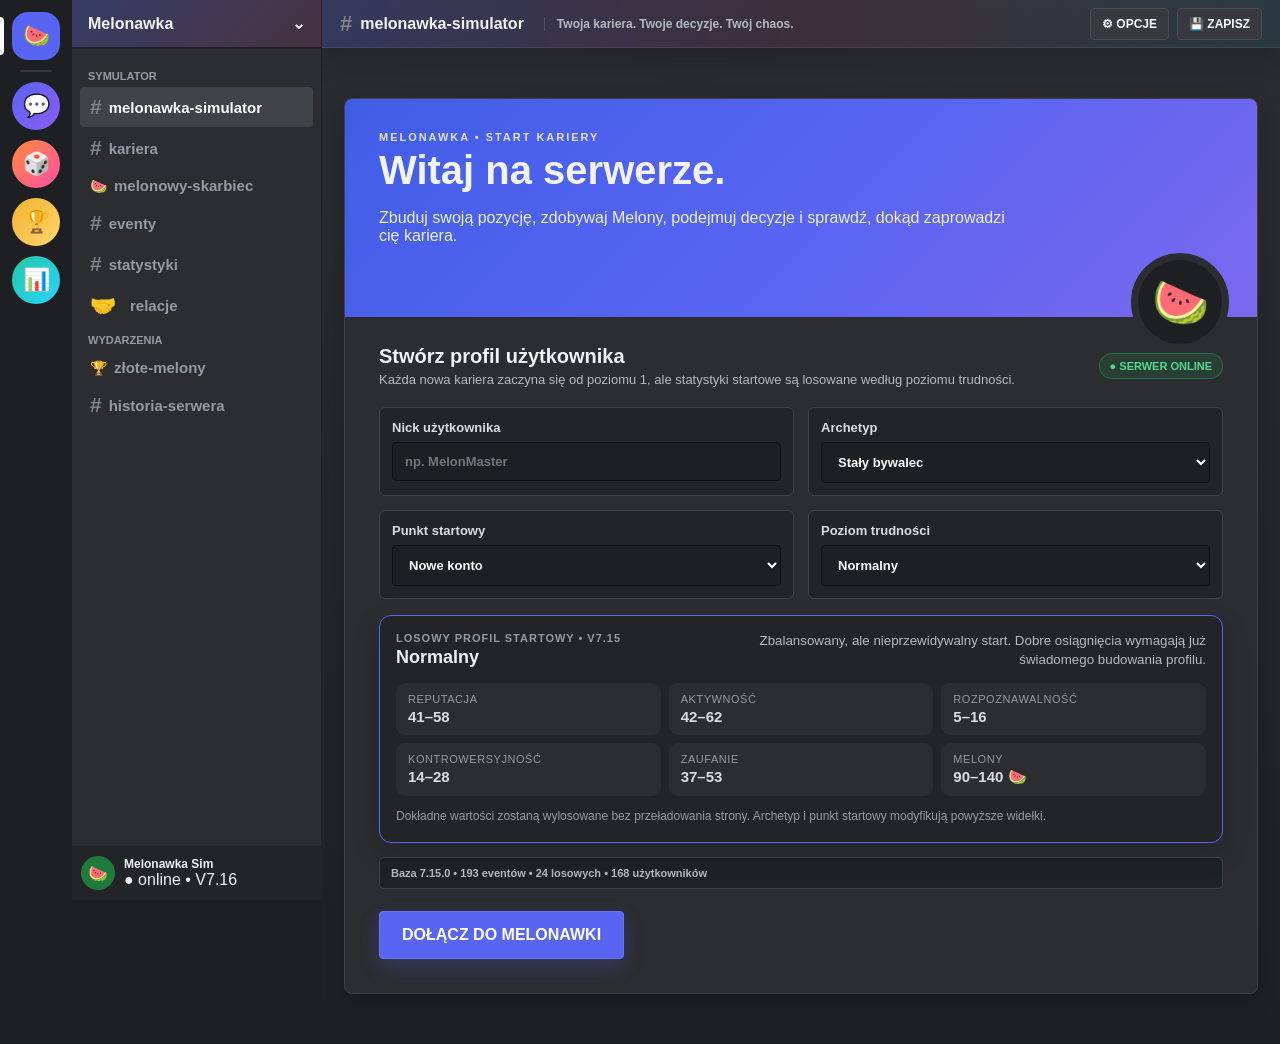
==== commit 841738cf: "V7.16: przełącz aplikację na nowy moduł ekonomii" ====
--- a/index.html
+++ b/index.html
@@ -10,16 +10,16 @@
 <meta property="og:type" content="website">
 <link rel="manifest" href="manifest.json">
 <link rel="icon" href="icon.svg" type="image/svg+xml">
-<link rel="stylesheet" href="styles-v7.css?v=7.15.0">
-<link rel="stylesheet" href="discord-v74.css?v=7.15.0">
-<link rel="stylesheet" href="discord-nav-v75.css?v=7.15.0">
-<link rel="stylesheet" href="game-options-v77.css?v=7.15.0">
-<link rel="stylesheet" href="achievements-v78.css?v=7.15.0">
-<link rel="stylesheet" href="start-balance-v79.css?v=7.15.0">
-<link rel="stylesheet" href="color-v710.css?v=7.15.0">
-<link rel="stylesheet" href="gala-fix-v711.css?v=7.15.0">
-<link rel="stylesheet" href="gala-fix-v712.css?v=7.15.0">
-<link rel="stylesheet" href="relations-v715.css?v=7.15.0">
+<link rel="stylesheet" href="styles-v7.css?v=7.16.0">
+<link rel="stylesheet" href="discord-v74.css?v=7.16.0">
+<link rel="stylesheet" href="discord-nav-v75.css?v=7.16.0">
+<link rel="stylesheet" href="game-options-v77.css?v=7.16.0">
+<link rel="stylesheet" href="achievements-v78.css?v=7.16.0">
+<link rel="stylesheet" href="start-balance-v79.css?v=7.16.0">
+<link rel="stylesheet" href="color-v710.css?v=7.16.0">
+<link rel="stylesheet" href="gala-fix-v711.css?v=7.16.0">
+<link rel="stylesheet" href="gala-fix-v712.css?v=7.16.0">
+<link rel="stylesheet" href="relations-v715.css?v=7.16.0">
 </head>
 <body>
 <div class="discord-shell">
@@ -45,7 +45,7 @@
       <div class="channel special">złote-melony</div>
       <div class="channel">historia-serwera</div>
     </div>
-    <div class="discord-userbar"><div class="mini-avatar">🍉</div><div class="mini-user"><strong>Melonawka Sim</strong><div class="version-v715">● online • V7.15</div></div></div>
+    <div class="discord-userbar"><div class="mini-avatar">🍉</div><div class="mini-user"><strong>Melonawka Sim</strong><div class="version-v716">● online • V7.16</div></div></div>
   </aside>
 
   <main class="discord-main">
@@ -110,15 +110,15 @@
 
 <div id="endingModal" class="modal hidden"><div class="modal-window ending-window"><div class="ending-icon" id="endingIcon">🏁</div><div class="eyebrow">KONIEC KARIERY</div><h2 id="endingTitle">KARIERA ZAKOŃCZONA</h2><p id="endingText"></p><button class="btn primary big" id="endingNewCareerBtn">ROZPOCZNIJ NOWĄ KARIERĘ OD POZIOMU 1</button></div></div>
 <div id="toast" class="toast hidden"></div>
-<script src="game-options-v77.js?v=7.15.0"></script>
-<script src="app-v714.js?v=7.15.0"></script>
-<script src="melon-economy-v74.js?v=7.15.0"></script>
-<script src="discord-nav-v75.js?v=7.15.0"></script>
-<script src="users-live-v751.js?v=7.15.0"></script>
-<script src="achievements-v79.js?v=7.15.0"></script>
-<script src="start-balance-v715.js?v=7.15.0"></script>
-<script src="v712-systems.js?v=7.15.0"></script>
-<script src="relations-v715.js?v=7.15.0"></script>
-<script src="gala-fix-v712.js?v=7.15.0"></script>
-<script src="gala-sync-v714.js?v=7.15.0"></script>
+<script src="game-options-v77.js?v=7.16.0"></script>
+<script src="app-v714.js?v=7.16.0"></script>
+<script src="melon-economy-v716.js?v=7.16.0"></script>
+<script src="discord-nav-v75.js?v=7.16.0"></script>
+<script src="users-live-v751.js?v=7.16.0"></script>
+<script src="achievements-v79.js?v=7.16.0"></script>
+<script src="start-balance-v715.js?v=7.16.0"></script>
+<script src="v712-systems.js?v=7.16.0"></script>
+<script src="relations-v715.js?v=7.16.0"></script>
+<script src="gala-fix-v712.js?v=7.16.0"></script>
+<script src="gala-sync-v714.js?v=7.16.0"></script>
 </body></html>
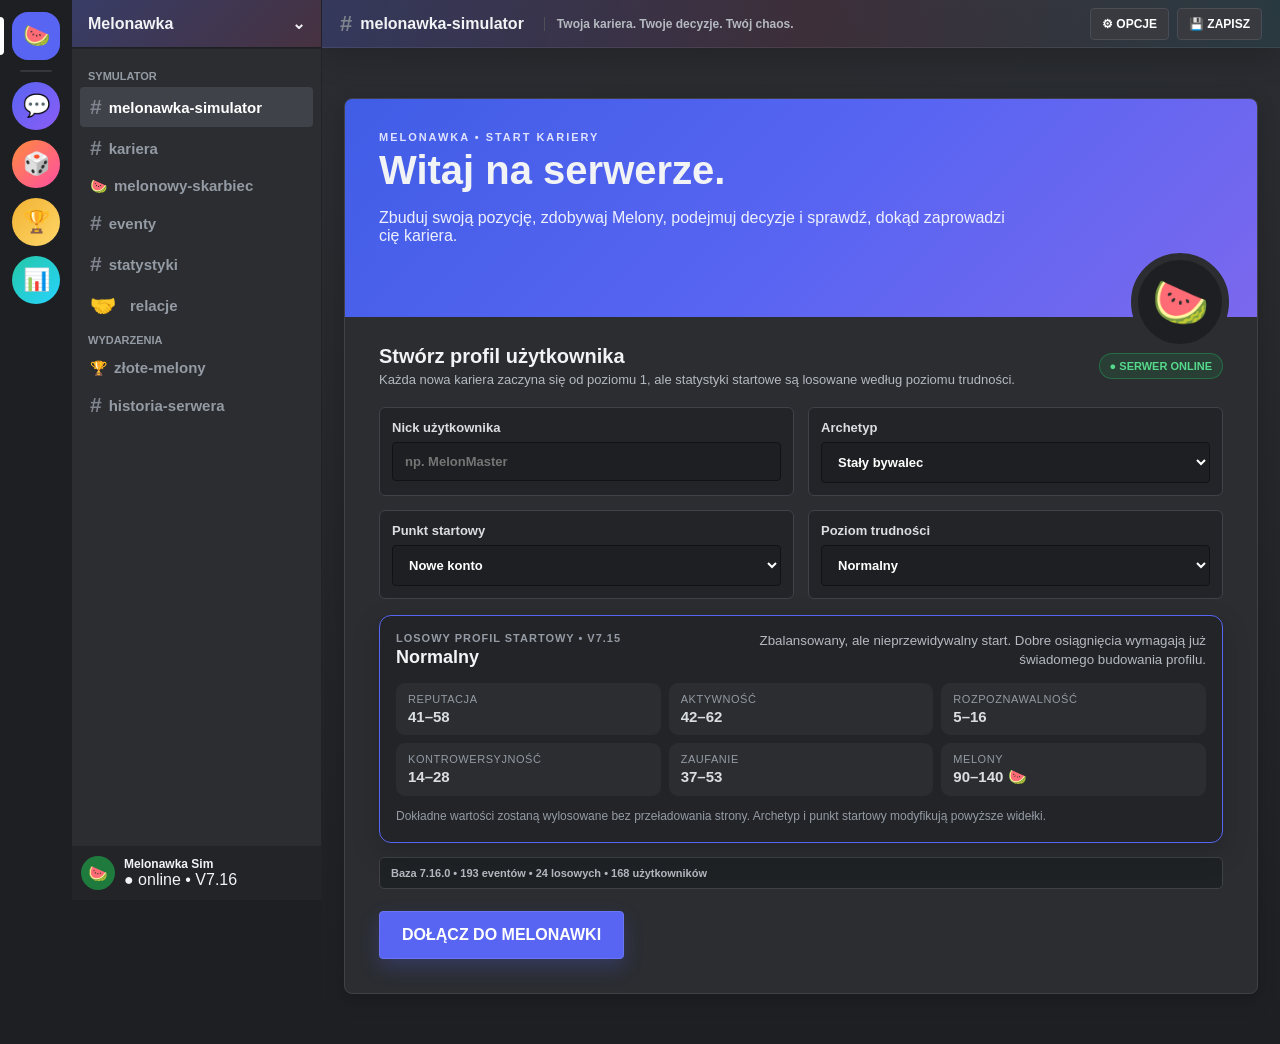
==== commit 94108c2f: "V7.16: użyj zaktualizowanego modułu sklepu" ====
--- a/index.html
+++ b/index.html
@@ -91,7 +91,7 @@
         <aside class="col side">
           <div class="panel summary"><div class="eyebrow">BILANS KARIERY</div><div class="summary-grid"><div><span>Eventy</span><strong id="eventsCount">0</strong></div><div><span>Pozytywne</span><strong id="goodChoices">0</strong></div><div><span>Negatywne</span><strong id="badChoices">0</strong></div><div><span>Zdarzenia losowe</span><strong id="autoEventsCount">0</strong></div><div><span>Najwyższy LVL</span><strong id="bestLevel">1</strong></div></div></div>
           <div class="panel milestones"><h3>OSIĄGNIĘCIA</h3><div id="milestonesList" class="milestones-list"></div></div>
-          <div class="panel career-goals"><h3>MOŻLIWE ZAKOŃCZENIA</h3><div class="goal moderator"><b>🛡️ ZOSTAJESZ MODERATOREM</b><span>LVL 10+, reputacja 75+, zaufanie 80+, kontrowersyjność maks. 35 i co najmniej 26 tygodni. Od V7.14 każdy kolejny poziom wymaga większej liczby XP.</span></div><div class="goal ban"><b>🔨 DOSTAJESZ BANA</b><span>Reputacja lub zaufanie spada do 3 albo kontrowersyjność dobija do 98.</span></div></div>
+          <div class="panel career-goals"><h3>MOŻLIWE ZAKOŃCZENIA</h3><div class="goal moderator"><b>🛡️ ZOSTAJESZ MODERATOREM</b><span>LVL 10+, reputacja 75+, zaufanie 80+, kontrowersyjność maks. 35 i co najmniej 26 tygodni. Od V7.14 każdy kolejny poziom wymaga większej liczby XP.</span></div><div class="goal ban"><b>🔨 DOSTAJESZ BANA!</b><span>Reputacja lub zaufanie spada do 3 albo kontrowersyjność dobija do 98.</span></div></div>
           <div class="panel golden-melons-card"><div class="eyebrow">COROCZNA GALA</div><h3>🏆 ZŁOTE MELONY</h3><div class="gala-year">Edycja <strong id="goldenMelonsYear">2026</strong></div><p id="goldenMelonsStatus">Gala uruchomi się automatycznie w 52. tygodniu.</p><button class="btn wide gold" id="goldenMelonsBtn">PODGLĄD GALI</button></div>
           <div class="panel quick"><h3>SZYBKIE AKCJE</h3><div class="db-status" id="dbStatusGame">Ładowanie bazy eventów…</div><button class="btn wide" id="exportSaveBtn">⬇ EKSPORTUJ ZAPIS</button><label class="btn wide filebtn">⬆ IMPORTUJ ZAPIS<input type="file" id="importSaveInput" accept=".json"></label><button class="btn wide danger" id="newCareerBtn">↻ NOWA KARIERA</button></div>
         </aside>
@@ -117,7 +117,7 @@
 <script src="users-live-v751.js?v=7.16.0"></script>
 <script src="achievements-v79.js?v=7.16.0"></script>
 <script src="start-balance-v715.js?v=7.16.0"></script>
-<script src="v712-systems.js?v=7.16.0"></script>
+<script src="v716-systems.js?v=7.16.0"></script>
 <script src="relations-v715.js?v=7.16.0"></script>
 <script src="gala-fix-v712.js?v=7.16.0"></script>
 <script src="gala-sync-v714.js?v=7.16.0"></script>
